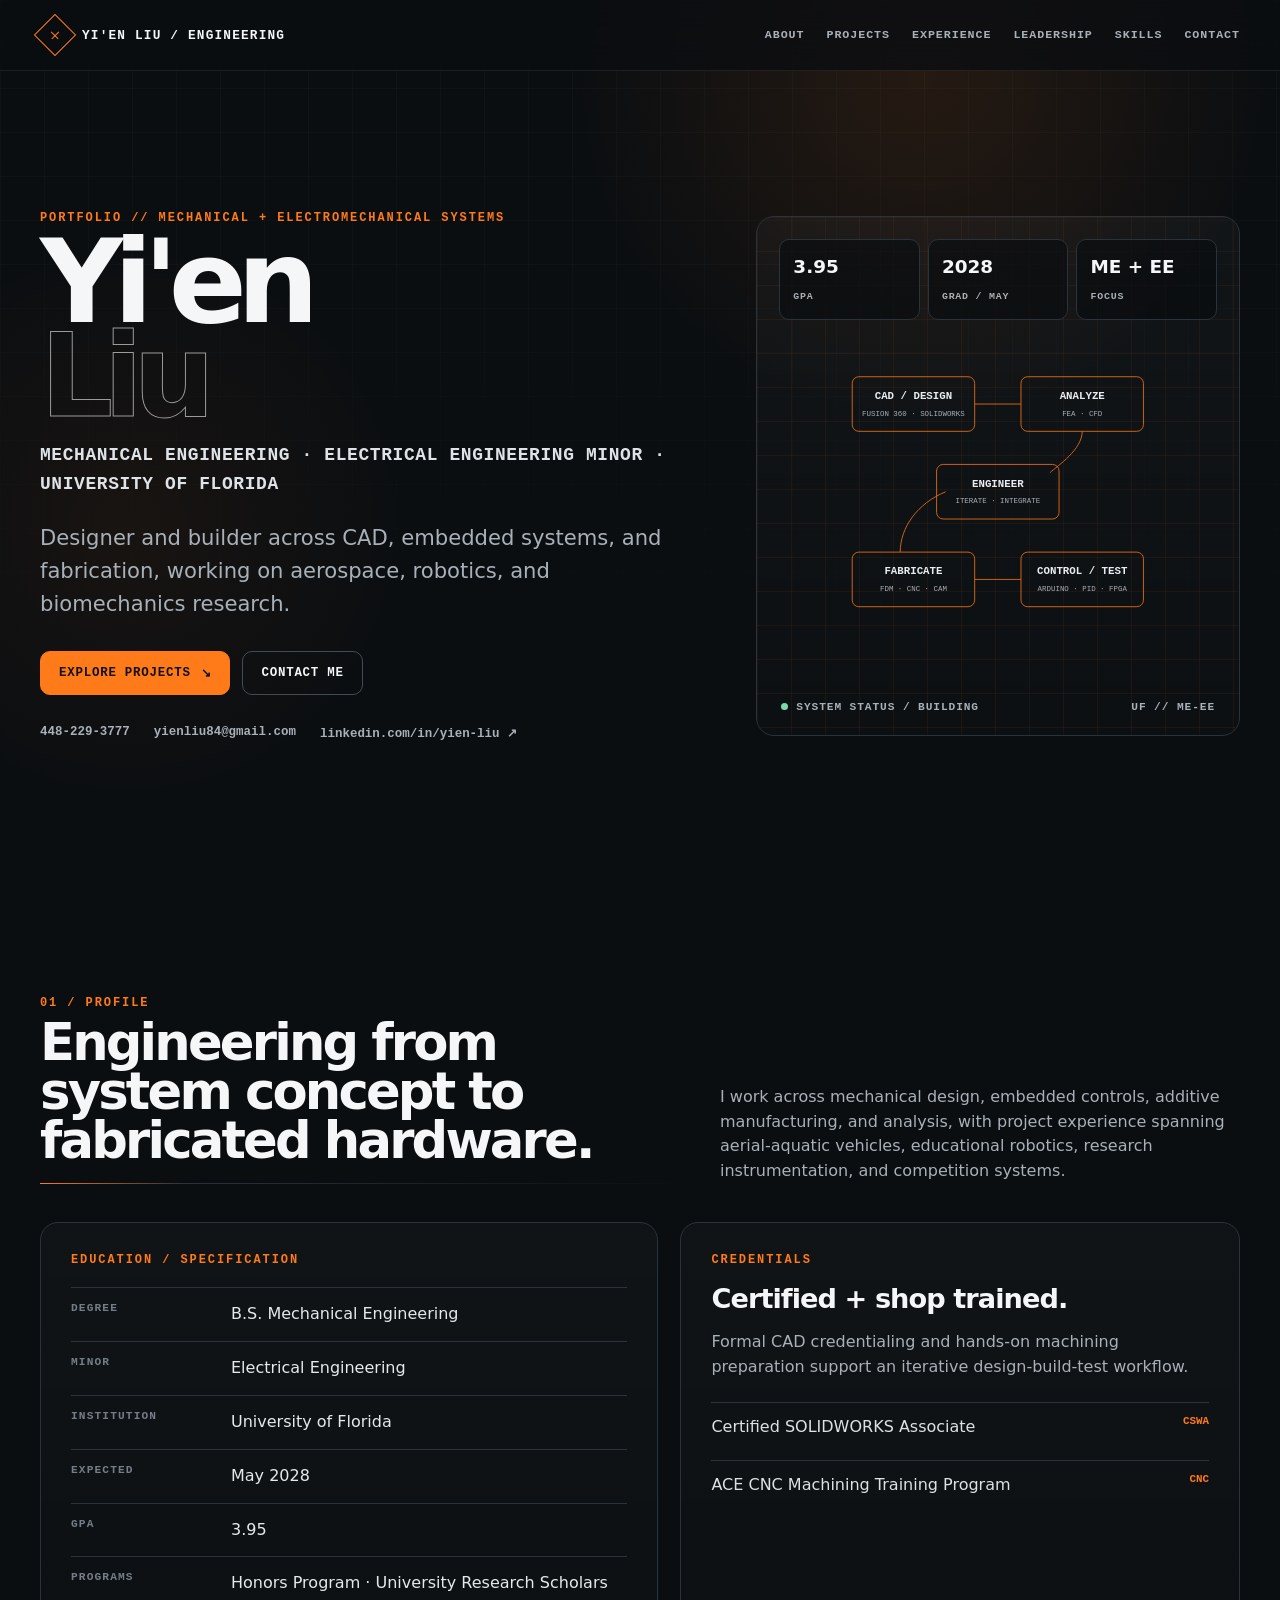
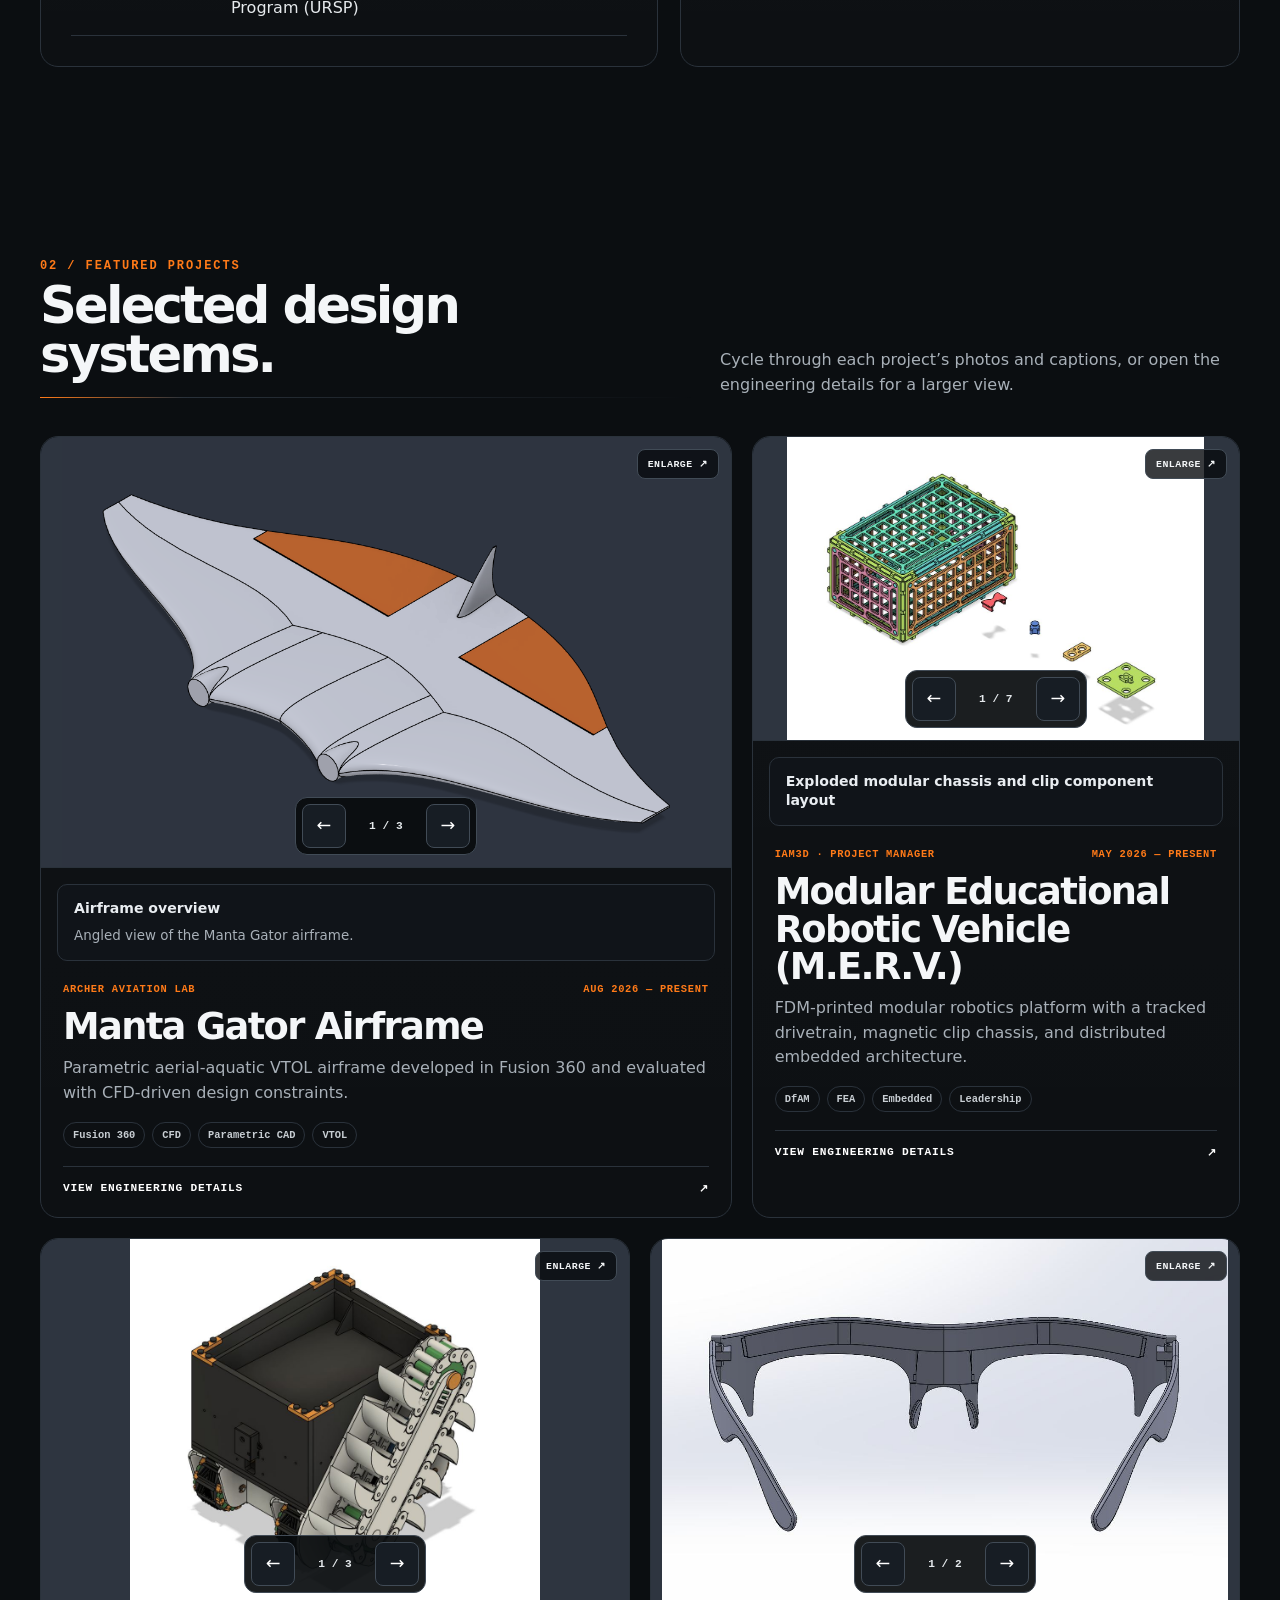
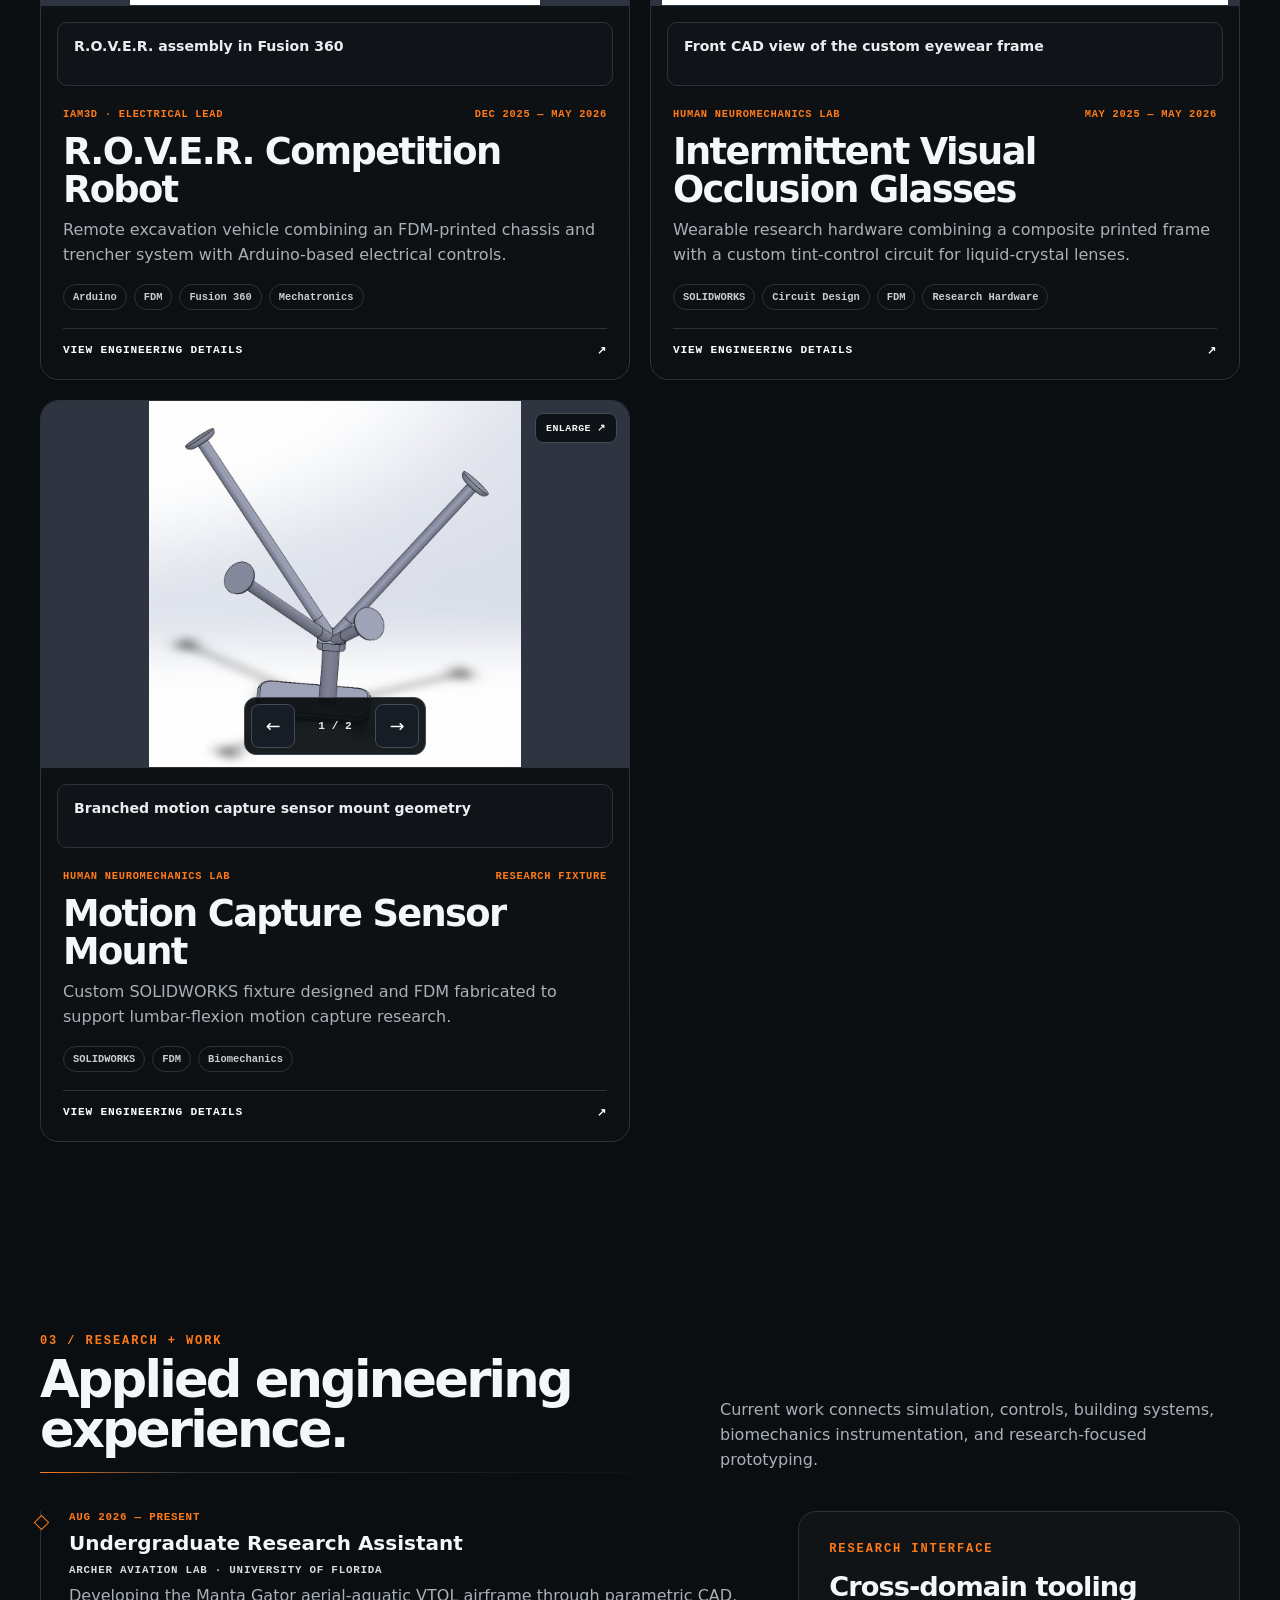
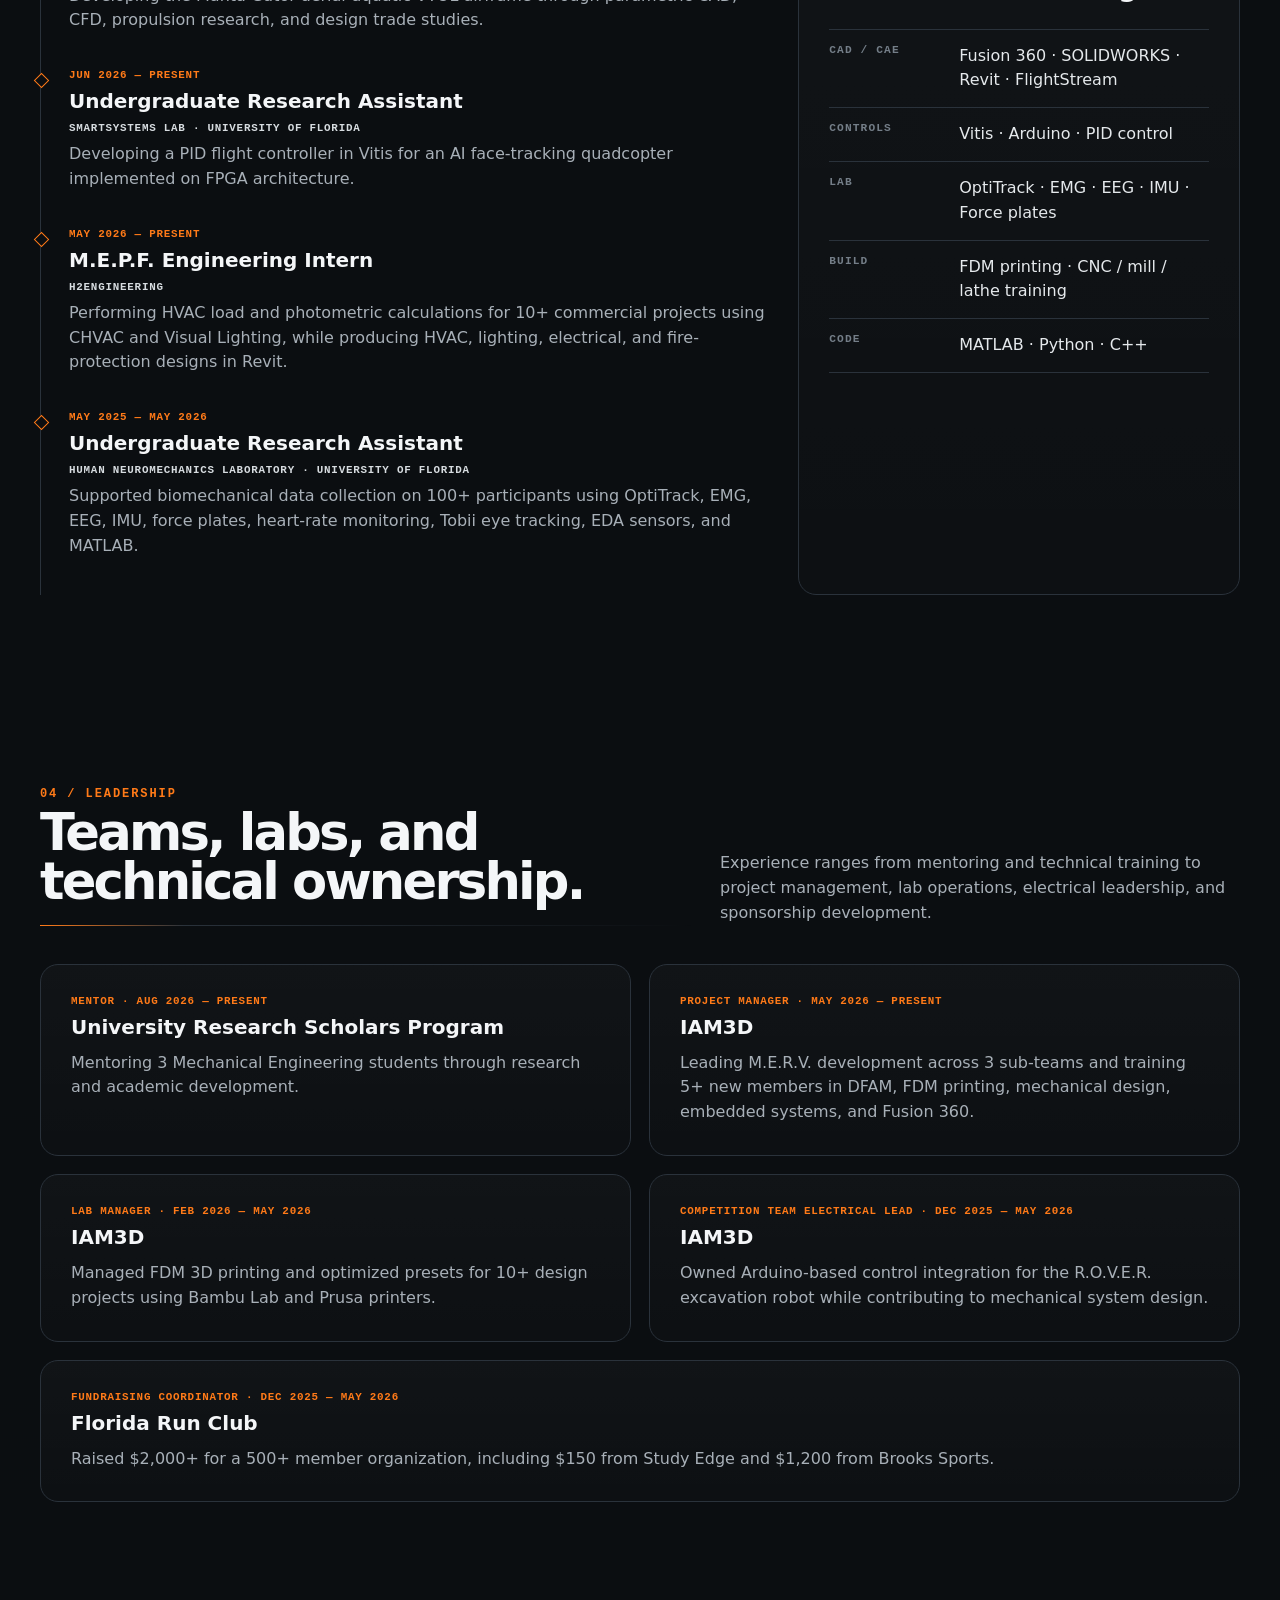
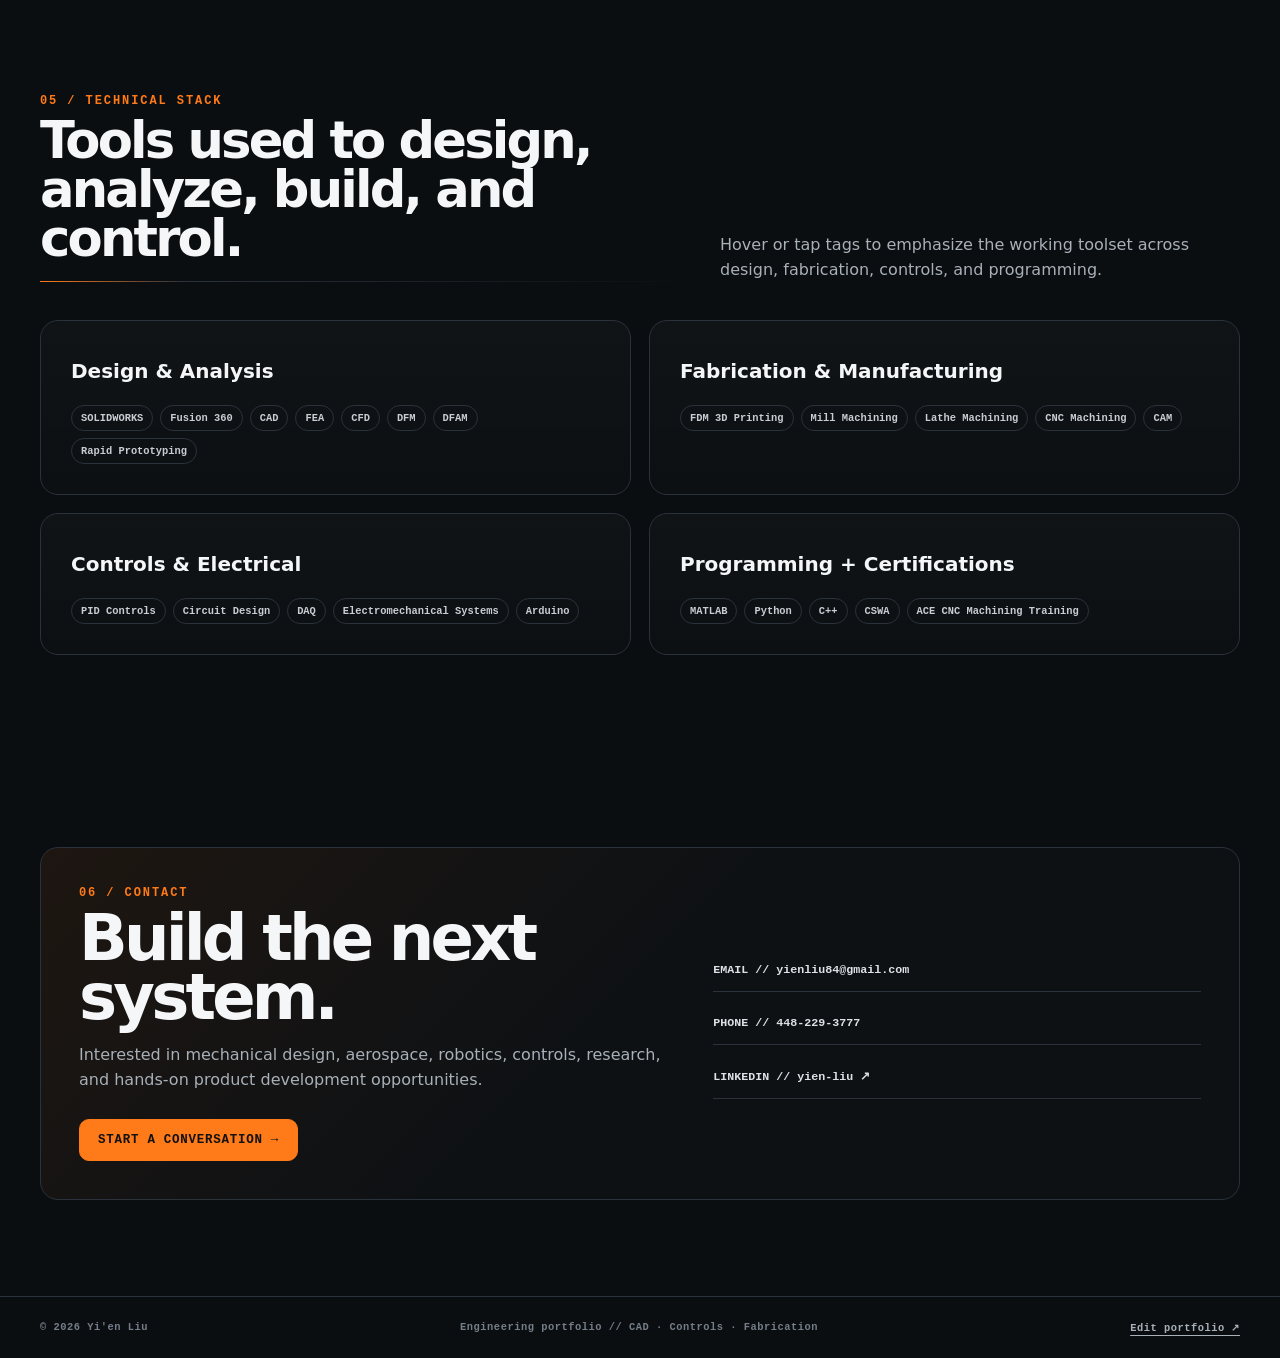
==== index.html @ 0f070807 "Load updated draft preview scripts" ====
<!doctype html>
<html lang="en">
<head>
<meta charset="utf-8" />
<meta name="viewport" content="width=device-width, initial-scale=1" />
<meta name="description" content="Engineering portfolio of Yi'en Liu — Mechanical Engineering student and Electrical Engineering minor at the University of Florida." />
<meta name="theme-color" content="#0b0e11" />
<title>Yi'en Liu — Engineering Portfolio</title>
<style>
:root{--bg:#0b0e11;--bg2:#101419;--panel:#13181e;--panel2:#171d24;--line:#2a323b;--line2:#414b56;--text:#f4f6f8;--muted:#a8b0b8;--muted2:#747e88;--accent:#ff7a18;--accent2:#ff9b4d;--good:#7ad9aa;--max:1200px;--radius:18px;--mono:ui-monospace,SFMono-Regular,Menlo,Monaco,Consolas,"Liberation Mono","Courier New",monospace;--sans:Inter,ui-sans-serif,system-ui,-apple-system,BlinkMacSystemFont,"Segoe UI",sans-serif}
*{box-sizing:border-box}html{scroll-behavior:smooth;scroll-padding-top:88px}body{margin:0;background:var(--bg);color:var(--text);font-family:var(--sans);line-height:1.55;overflow-x:hidden}body::before{content:"";position:fixed;inset:0;pointer-events:none;z-index:-2;background:linear-gradient(rgba(255,255,255,.028) 1px,transparent 1px),linear-gradient(90deg,rgba(255,255,255,.028) 1px,transparent 1px);background-size:44px 44px;mask-image:linear-gradient(to bottom,black 0,transparent 86%)}body::after{content:"";position:fixed;inset:0;pointer-events:none;z-index:-3;background:radial-gradient(circle at 72% 8%,rgba(255,122,24,.11),transparent 28%),radial-gradient(circle at 10% 58%,rgba(255,122,24,.055),transparent 22%),#0b0e11}::selection{background:var(--accent);color:#101010}a{color:inherit;text-decoration:none}button{font:inherit}img,canvas{display:block;max-width:100%}.skip{position:absolute;left:-9999px;top:10px}.skip:focus{left:10px;z-index:2000;background:#fff;color:#000;padding:.7rem 1rem}.shell{width:min(var(--max),calc(100% - 40px));margin-inline:auto}.eyebrow{font:700 .75rem/1.2 var(--mono);letter-spacing:.16em;text-transform:uppercase;color:var(--accent)}.section{padding:96px 0;position:relative}.section-head{display:flex;align-items:flex-end;justify-content:space-between;gap:28px;margin-bottom:38px}.section-head h2{font-size:clamp(2rem,4vw,3.5rem);letter-spacing:-.055em;line-height:.96;margin:.45rem 0 0;max-width:820px}.section-head p{max-width:520px;color:var(--muted);margin:0}.rule{height:1px;background:linear-gradient(90deg,var(--accent),var(--line) 22%,transparent);margin-top:18px}
.nav{position:fixed;top:0;left:0;right:0;z-index:1000;background:rgba(11,14,17,.77);backdrop-filter:blur(16px);border-bottom:1px solid rgba(255,255,255,.08)}.nav-inner{height:70px;display:flex;align-items:center;justify-content:space-between;gap:24px}.brand{display:flex;align-items:center;gap:12px;font-weight:800;letter-spacing:-.02em;white-space:nowrap}.brand-mark{width:30px;height:30px;border:1px solid var(--accent);position:relative;transform:rotate(45deg)}.brand-mark::before,.brand-mark::after{content:"";position:absolute;background:var(--accent)}.brand-mark::before{width:10px;height:1px;left:9px;top:14px}.brand-mark::after{width:1px;height:10px;left:14px;top:9px}.brand span:last-child{font:700 .8rem var(--mono);letter-spacing:.09em;text-transform:uppercase}.nav-links{display:flex;align-items:center;gap:22px}.nav-links a{font:600 .73rem var(--mono);letter-spacing:.08em;text-transform:uppercase;color:var(--muted);position:relative;padding:26px 0}.nav-links a::after{content:"";position:absolute;left:0;right:100%;bottom:14px;height:1px;background:var(--accent);transition:.25s ease}.nav-links a:hover,.nav-links a.active{color:#fff}.nav-links a:hover::after,.nav-links a.active::after{right:0}.menu{display:none;width:42px;height:42px;border:1px solid var(--line);background:transparent;color:#fff;border-radius:10px;cursor:pointer}
.hero{min-height:100svh;display:grid;align-items:center;padding:120px 0 68px;position:relative;overflow:hidden}.hero-grid{display:grid;grid-template-columns:minmax(0,1.15fr) minmax(320px,.85fr);gap:62px;align-items:center}.hero h1{font-size:clamp(4rem,9vw,8.5rem);line-height:.82;letter-spacing:-.085em;margin:.55rem 0 1.1rem;font-weight:850}.hero h1 .outline{display:block;color:transparent;-webkit-text-stroke:1px rgba(255,255,255,.58)}.tagline{font:700 clamp(.92rem,1.6vw,1.12rem)/1.6 var(--mono);color:#dfe3e7;text-transform:uppercase;letter-spacing:.035em;max-width:760px}.summary{font-size:clamp(1.05rem,1.7vw,1.32rem);color:var(--muted);max-width:720px;margin:24px 0 30px}.hero-actions{display:flex;gap:12px;flex-wrap:wrap}.btn{display:inline-flex;align-items:center;justify-content:center;gap:10px;padding:13px 18px;border-radius:10px;border:1px solid var(--line2);font:700 .78rem var(--mono);letter-spacing:.06em;text-transform:uppercase;transition:.22s ease;cursor:pointer}.btn.primary{background:var(--accent);border-color:var(--accent);color:#111}.btn.primary:hover{transform:translateY(-2px);background:var(--accent2)}.btn.ghost:hover{border-color:var(--accent);color:var(--accent);transform:translateY(-2px)}.hero-contact{display:flex;flex-wrap:wrap;gap:14px 24px;margin-top:30px;font:600 .78rem var(--mono);color:var(--muted)}.hero-contact a:hover{color:var(--accent)}.hero-visual{position:relative;min-height:520px;border:1px solid var(--line);border-radius:var(--radius);background:linear-gradient(180deg,rgba(255,255,255,.03),rgba(255,255,255,.01));overflow:hidden}.hero-visual::before{content:"";position:absolute;inset:0;background:linear-gradient(rgba(255,122,24,.06) 1px,transparent 1px),linear-gradient(90deg,rgba(255,122,24,.06) 1px,transparent 1px);background-size:34px 34px}.schematic{position:absolute;inset:34px;display:grid;place-items:center}.schematic svg{width:100%;height:100%}.status{position:absolute;left:24px;bottom:22px;right:24px;display:flex;align-items:center;justify-content:space-between;gap:10px;font:700 .7rem var(--mono);letter-spacing:.08em;color:var(--muted);text-transform:uppercase}.pulse{display:inline-block;width:7px;height:7px;background:var(--good);border-radius:50%;margin-right:8px}.hero-metrics{position:absolute;top:22px;left:22px;right:22px;display:grid;grid-template-columns:repeat(3,1fr);gap:8px}.metric{border:1px solid var(--line);background:rgba(10,12,15,.68);padding:13px;border-radius:10px}.metric b{display:block;font-size:1.15rem}.metric span{font:600 .62rem var(--mono);text-transform:uppercase;letter-spacing:.08em;color:var(--muted)}
.about-grid{display:grid;grid-template-columns:1.05fr .95fr;gap:22px}.spec-card,.skill-group,.lead-card{border:1px solid var(--line);border-radius:var(--radius);background:linear-gradient(180deg,rgba(255,255,255,.026),rgba(255,255,255,.012));padding:30px}.spec-table{display:grid;grid-template-columns:160px 1fr;margin-top:20px;border-top:1px solid var(--line)}.spec-table>div{padding:14px 0;border-bottom:1px solid var(--line)}.spec-key{font:700 .7rem var(--mono);text-transform:uppercase;letter-spacing:.1em;color:var(--muted2)}.spec-val{color:#e5e9ec}.certs{display:grid;gap:9px;margin-top:22px}.cert{display:flex;justify-content:space-between;gap:18px;padding:12px 0;border-top:1px solid var(--line);color:#dce1e5}.cert span:last-child{color:var(--accent);font:700 .68rem var(--mono)}
.projects{display:grid;grid-template-columns:repeat(12,minmax(0,1fr));gap:20px}.project{grid-column:span 6;border:1px solid var(--line);border-radius:var(--radius);overflow:hidden;background:linear-gradient(180deg,rgba(255,255,255,.025),rgba(255,255,255,.01));min-width:0}.project.feature{grid-column:span 7}.project.slim{grid-column:span 5}.project-media{position:relative;aspect-ratio:16/10;background:radial-gradient(circle at 50% 38%,rgba(255,122,24,.08),transparent 45%),#0d1115;border-bottom:1px solid var(--line);overflow:hidden}.project-body{padding:22px}.project-meta{display:flex;justify-content:space-between;gap:16px;color:var(--accent);font:700 .65rem var(--mono);letter-spacing:.07em;text-transform:uppercase}.project h3{font-size:clamp(1.55rem,3vw,2.3rem);line-height:1.02;letter-spacing:-.045em;margin:13px 0 10px}.project p{color:var(--muted);margin:0 0 16px}.tags,.skill-cloud,.modal-tags{display:flex;flex-wrap:wrap;gap:7px}.tag,.skill{border:1px solid var(--line);border-radius:999px;padding:6px 9px;font:600 .65rem var(--mono);color:#c8ced3}.detail-button{margin-top:18px;border:0;border-top:1px solid var(--line);width:100%;padding:15px 0 0;background:transparent;color:#fff;text-align:left;font:700 .7rem var(--mono);letter-spacing:.07em;text-transform:uppercase;cursor:pointer;display:flex;justify-content:space-between}.detail-button:hover{color:var(--accent)}
.experience-grid{display:grid;grid-template-columns:1.25fr .75fr;gap:22px}.timeline{border-left:1px solid var(--line);padding-left:28px}.timeline-item{position:relative;padding:0 0 36px}.timeline-item::before{content:"";position:absolute;width:9px;height:9px;background:var(--bg);border:1px solid var(--accent);left:-33px;top:6px;transform:rotate(45deg)}.timeline-item h3,.lead-card h3,.skill-group h3{font-size:1.25rem;margin:5px 0}.time,.role,.org{font:700 .68rem var(--mono);letter-spacing:.07em;text-transform:uppercase}.time,.role{color:var(--accent)}.org{color:#d7dce0}.timeline-item p,.lead-card p{color:var(--muted);margin:8px 0 0}.lead-stack{display:grid;grid-template-columns:repeat(2,minmax(0,1fr));gap:18px}.lead-card:last-child{grid-column:1/-1}.skills-grid{display:grid;grid-template-columns:repeat(2,minmax(0,1fr));gap:18px}.skill-group h3{margin-bottom:18px}.skill{transition:.2s ease}.skill:hover{border-color:var(--accent);color:var(--accent);transform:translateY(-1px)}
.contact-panel{position:relative;overflow:hidden;border:1px solid var(--line);border-radius:var(--radius);padding:38px;display:grid;grid-template-columns:1.1fr .9fr;gap:38px;background:linear-gradient(135deg,rgba(255,122,24,.08),rgba(255,255,255,.015) 48%)}.contact-panel h2{font-size:clamp(2.2rem,5vw,4.2rem);line-height:.92;letter-spacing:-.06em;margin:.55rem 0}.contact-panel p{color:var(--muted);max-width:600px}.contact-links{display:grid;align-content:center;gap:10px}.contact-links a{padding:14px 0;border-bottom:1px solid var(--line);font:700 .73rem var(--mono);color:#dce2e6}.contact-links a:hover{color:var(--accent)}footer{border-top:1px solid var(--line);padding:24px 0;color:var(--muted2);font:600 .65rem var(--mono);letter-spacing:.05em}.footer-row{display:flex;justify-content:space-between;gap:20px;flex-wrap:wrap}
#projectDialog{width:min(1080px,calc(100% - 26px));max-height:calc(100% - 26px);padding:0;border:1px solid var(--line);border-radius:18px;background:#0e1216;color:var(--text);box-shadow:0 30px 100px rgba(0,0,0,.7)}#projectDialog::backdrop{background:rgba(3,5,7,.78);backdrop-filter:blur(6px)}.modal-head{position:sticky;top:0;z-index:10;display:flex;align-items:center;justify-content:space-between;gap:18px;padding:17px 20px;background:rgba(14,18,22,.94);backdrop-filter:blur(12px);border-bottom:1px solid var(--line)}.modal-head .title{font-weight:800}.modal-head .small{font:700 .65rem var(--mono);letter-spacing:.08em;color:var(--accent);text-transform:uppercase}.close{width:40px;height:40px;border-radius:10px;border:1px solid var(--line);background:transparent;color:#fff;font-size:1.2rem;cursor:pointer}.close:hover{border-color:var(--accent);color:var(--accent)}.modal-content{display:grid;grid-template-columns:1.08fr .92fr;min-height:560px}.modal-gallery{padding:18px;border-right:1px solid var(--line);background:#0b0f13}.modal-copy{padding:28px}.modal-copy h2{font-size:clamp(1.9rem,4vw,3.2rem);line-height:.98;letter-spacing:-.05em;margin:.5rem 0 12px}.modal-copy .intro{color:var(--muted);font-size:1.02rem}.detail-list{margin:22px 0 0;padding:0;list-style:none;display:grid;gap:12px}.detail-list li{position:relative;padding-left:20px;color:#d9dee3}.detail-list li::before{content:"";position:absolute;left:0;top:.68em;width:7px;height:7px;border:1px solid var(--accent);transform:rotate(45deg)}.modal-tags{margin-top:24px}
.reveal{opacity:0;transform:translateY(26px);transition:opacity .7s ease,transform .7s cubic-bezier(.2,.7,.2,1)}.reveal.visible{opacity:1;transform:none}@media(prefers-reduced-motion:reduce){*,*::before,*::after{scroll-behavior:auto!important;animation:none!important;transition:none!important}.reveal{opacity:1;transform:none}}
@media(max-width:980px){.hero-grid{grid-template-columns:1fr}.hero{min-height:auto;padding-top:130px}.hero-visual{min-height:430px}.about-grid,.experience-grid{grid-template-columns:1fr}.project,.project.feature,.project.slim{grid-column:span 6}.contact-panel{grid-template-columns:1fr}.modal-content{grid-template-columns:1fr}.modal-gallery{border-right:0;border-bottom:1px solid var(--line)}}
@media(max-width:760px){.shell{width:min(var(--max),calc(100% - 24px))}.section{padding:74px 0}.section-head{display:block}.section-head p{margin-top:14px}.nav-links{position:fixed;top:70px;left:12px;right:12px;background:#11161b;border:1px solid var(--line);border-radius:14px;padding:8px;display:none;box-shadow:0 18px 60px rgba(0,0,0,.45)}.nav-links.open{display:grid}.nav-links a{padding:12px 13px;border-radius:8px}.nav-links a::after{display:none}.menu{display:block}.hero-grid{gap:32px}.hero h1{font-size:clamp(3.5rem,18vw,6rem)}.hero-visual{min-height:360px}.hero-metrics{grid-template-columns:1fr 1fr}.hero-metrics .metric:last-child{display:none}.project,.project.feature,.project.slim{grid-column:1/-1}.project-media{aspect-ratio:4/3}.skills-grid,.lead-stack{grid-template-columns:1fr}.lead-card:last-child{grid-column:auto}.spec-table{grid-template-columns:1fr}.spec-key{border-bottom:0!important;padding-bottom:2px!important}.spec-val{padding-top:0!important}.contact-panel{padding:26px}.modal-copy{padding:22px}.modal-gallery{padding:12px}.project-meta{display:grid;gap:4px}}
</style>
<link rel="stylesheet" href="gallery.css?v=4">
</head>
<body>
<a class="skip" href="#main">Skip to content</a>
<header class="nav" aria-label="Primary navigation"><div class="shell nav-inner"><a class="brand" href="#top" aria-label="Yi'en Liu home"><span class="brand-mark" aria-hidden="true"></span><span>Yi'en Liu / Engineering</span></a><button class="menu" id="menuBtn" aria-label="Toggle navigation" aria-expanded="false">☰</button><nav class="nav-links" id="navLinks"><a href="#about">About</a><a href="#projects">Projects</a><a href="#experience">Experience</a><a href="#leadership">Leadership</a><a href="#skills">Skills</a><a href="#contact">Contact</a></nav></div></header>
<main id="main">
<section class="hero" id="top"><div class="shell hero-grid"><div class="reveal visible"><div class="eyebrow" id="heroEyebrow"></div><h1 id="heroName"></h1><div class="tagline" id="heroTagline"></div><p class="summary" id="heroSummary"></p><div class="hero-actions"><a class="btn primary" href="#projects">Explore projects <span aria-hidden="true">↘</span></a><a class="btn ghost" href="mailto:yienliu84@gmail.com">Contact me</a></div><div class="hero-contact"><a href="tel:+14482293777">448-229-3777</a><a href="mailto:yienliu84@gmail.com">yienliu84@gmail.com</a><a href="https://www.linkedin.com/in/yien-liu" target="_blank" rel="noreferrer">linkedin.com/in/yien-liu ↗</a></div></div><div class="hero-visual reveal" aria-label="Engineering workflow graphic"><div class="hero-metrics"><div class="metric"><b id="metricGpa"></b><span>GPA</span></div><div class="metric"><b id="metricGrad"></b><span>Grad / May</span></div><div class="metric"><b id="metricFocus"></b><span>Focus</span></div></div><div class="schematic" aria-hidden="true"><svg viewBox="0 0 500 500" fill="none"><g stroke="#ff7a18" stroke-width="1.15" opacity=".82"><rect x="74" y="130" width="148" height="66" rx="8"/><rect x="278" y="130" width="148" height="66" rx="8"/><rect x="176" y="236" width="148" height="66" rx="8"/><rect x="74" y="342" width="148" height="66" rx="8"/><rect x="278" y="342" width="148" height="66" rx="8"/><path d="M222 163 H278 M352 196 C352 218 323 237 313 246 M187 269 C153 283 132 312 132 342 M222 375 H278"/></g><g fill="#e9edf1" font-family="monospace" text-anchor="middle"><text x="148" y="157" font-size="13" font-weight="700">CAD / DESIGN</text><text x="148" y="177" font-size="9" fill="#a8b0b8">FUSION 360 · SOLIDWORKS</text><text x="352" y="157" font-size="13" font-weight="700">ANALYZE</text><text x="352" y="177" font-size="9" fill="#a8b0b8">FEA · CFD</text><text x="250" y="263" font-size="13" font-weight="700">ENGINEER</text><text x="250" y="283" font-size="9" fill="#a8b0b8">ITERATE · INTEGRATE</text><text x="148" y="369" font-size="13" font-weight="700">FABRICATE</text><text x="148" y="389" font-size="9" fill="#a8b0b8">FDM · CNC · CAM</text><text x="352" y="369" font-size="13" font-weight="700">CONTROL / TEST</text><text x="352" y="389" font-size="9" fill="#a8b0b8">ARDUINO · PID · FPGA</text></g></svg></div><div class="status"><span><i class="pulse"></i>system status / building</span><span>UF // ME-EE</span></div></div></div></section>
<section class="section" id="about"><div class="shell"><div class="section-head reveal"><div><div class="eyebrow" id="profileEyebrow"></div><h2 id="profileTitle"></h2><div class="rule"></div></div><p id="profileIntro"></p></div><div class="about-grid"><article class="spec-card reveal"><div class="eyebrow">Education / Specification</div><div class="spec-table" id="educationRows"></div></article><article class="spec-card reveal"><div class="eyebrow">Credentials</div><h3 id="credentialsTitle" style="font-size:1.7rem;margin:.65rem 0 0;letter-spacing:-.035em"></h3><p id="credentialsText" style="color:var(--muted);margin:10px 0 0"></p><div class="certs" id="credentialsRows"></div></article></div></div></section>
<section class="section" id="projects"><div class="shell"><div class="section-head reveal"><div><div class="eyebrow" id="projectsEyebrow"></div><h2 id="projectsTitle"></h2><div class="rule"></div></div><p id="projectsIntro"></p></div><div class="projects" id="projectGrid"></div></div></section>
<section class="section" id="experience"><div class="shell"><div class="section-head reveal"><div><div class="eyebrow" id="experienceEyebrow"></div><h2 id="experienceTitle"></h2><div class="rule"></div></div><p id="experienceIntro"></p></div><div class="experience-grid"><div class="timeline reveal" id="experienceItems"></div><aside class="spec-card reveal"><div class="eyebrow">Research Interface</div><h3 style="font-size:1.7rem;letter-spacing:-.035em;margin:.65rem 0 1.2rem">Cross-domain tooling</h3><div class="spec-table" style="grid-template-columns:130px 1fr" id="interfaceRows"></div></aside></div></div></section>
<section class="section" id="leadership"><div class="shell"><div class="section-head reveal"><div><div class="eyebrow" id="leadershipEyebrow"></div><h2 id="leadershipTitle"></h2><div class="rule"></div></div><p id="leadershipIntro"></p></div><div class="lead-stack" id="leadershipItems"></div></div></section>
<section class="section" id="skills"><div class="shell"><div class="section-head reveal"><div><div class="eyebrow" id="skillsEyebrow"></div><h2 id="skillsTitle"></h2><div class="rule"></div></div><p id="skillsIntro"></p></div><div class="skills-grid" id="skillGroups"></div></div></section>
<section class="section" id="contact"><div class="shell"><div class="contact-panel reveal"><div><div class="eyebrow" id="contactEyebrow"></div><h2 id="contactTitle"></h2><p id="contactIntro"></p><a class="btn primary" id="contactButton" style="margin-top:10px"></a></div><div class="contact-links"><a id="contactEmail"></a><a id="contactPhone"></a><a id="contactLinkedin" target="_blank" rel="noreferrer"></a></div></div></div></section>
</main>
<footer><div class="shell footer-row"><span>© <span id="year"></span> Yi'en Liu</span><span id="footerCopy"></span><a class="editor-link" href="edit.html">Edit portfolio ↗</a></div></footer>
<dialog id="projectDialog" aria-labelledby="modalTitle"><div class="modal-head"><div><div class="small" id="modalMeta"></div><div class="title" id="modalShort"></div></div><button class="close" id="closeDialog" aria-label="Close project details">×</button></div><div class="modal-content"><div class="modal-gallery"><figure class="modal-figure"><div class="modal-photo-stage"><img id="modalMainImage" alt=""></div><div class="modal-photo-nav"><button type="button" data-modal-step="-1" aria-label="Previous photo">←</button><span id="modalPhotoCount" aria-live="polite"></span><button type="button" data-modal-step="1" aria-label="Next photo">→</button></div><figcaption><strong id="modalPhotoTitle"></strong><p id="modalCaption"></p></figcaption></figure><div class="photo-thumbs" id="thumbRow" aria-label="Choose a project photo"></div></div><div class="modal-copy"><div class="eyebrow" id="modalLabel"></div><h2 id="modalTitle"></h2><p class="intro" id="modalIntro"></p><ul class="detail-list" id="modalList"></ul><div class="modal-tags" id="modalTags"></div></div></div></dialog>
<script src="content.js"></script><script src="content-tools.js?v=5"></script><script src="site.js?v=5"></script>
</body>
</html>
---- gallery.css ----
.photo-open{position:absolute;inset:0;width:100%;height:100%;border:0;padding:0;background:#2e3540;cursor:zoom-in;color:var(--text)}.project-photo{width:100%;height:100%;object-fit:contain}.enlarge-hint{position:absolute;top:12px;right:12px;background:rgba(8,11,14,.8);border:1px solid var(--line2);border-radius:8px;padding:8px 10px;font:600 .62rem var(--mono);letter-spacing:.05em;text-transform:uppercase}.photo-nav{position:absolute;left:50%;bottom:12px;transform:translateX(-50%);display:flex;align-items:center;gap:14px;padding:6px;border:1px solid var(--line2);border-radius:12px;background:rgba(8,11,14,.92)}.photo-nav button,.modal-photo-nav button{width:44px;height:44px;border:1px solid var(--line2);border-radius:8px;background:#171d24;color:#fff;font-size:1.1rem;cursor:pointer}.photo-nav span,.modal-photo-nav span{min-width:52px;text-align:center;font:700 .7rem var(--mono);color:#e5e9ec}.photo-description{margin:16px 16px 0;padding:14px 16px;border:1px solid var(--line);border-radius:10px;background:var(--bg2);min-height:64px;overflow-wrap:anywhere}.photo-description strong{display:block;font-size:.88rem;line-height:1.4;color:#e9edf1}.photo-description p{margin:7px 0 0;color:var(--muted);font-size:.84rem;white-space:pre-wrap}.photo-description [hidden],#modalCaption[hidden]{display:none}.photo-nav button:hover,.modal-photo-nav button:hover{border-color:var(--accent);color:var(--accent)}.photo-open:focus-visible,.photo-thumb:focus-visible,button:focus-visible,a:focus-visible{outline:2px solid var(--accent);outline-offset:3px}.photo-open:focus-visible{outline-offset:-4px}.modal-figure{margin:0}.modal-photo-stage{height:420px;display:grid;place-items:center;background:#2e3540;border:1px solid var(--line);border-radius:12px;overflow:hidden}.modal-photo-stage img{width:100%;height:100%;object-fit:contain;min-height:0}.modal-photo-nav{display:flex;align-items:center;justify-content:space-between;gap:12px;margin-top:12px}.modal-figure figcaption{margin:12px 0 16px;padding:16px;border:1px solid var(--line);border-radius:10px;overflow-wrap:anywhere}.modal-figure strong{display:block;color:#e9edf1;font-size:.95rem}.modal-figure p{color:var(--muted);white-space:pre-wrap;font-size:.9rem;margin:8px 0 0}.photo-thumbs{display:flex;gap:8px;overflow-x:auto;padding:4px 2px 12px}.photo-thumb{flex:0 0 80px;width:80px;height:70px;border:1px solid var(--line);border-radius:8px;padding:0;position:relative;background:#2e3540;cursor:pointer;overflow:hidden}.photo-thumb img{width:100%;height:100%;object-fit:contain}.photo-thumb span{position:absolute;right:3px;bottom:3px;border-radius:4px;background:#0b0f13;color:#fff;padding:2px 5px;font:700 .6rem var(--mono)}.photo-thumb.active{border:2px solid var(--accent)}.editor-link{color:var(--muted);text-decoration:underline;text-underline-offset:4px}.editor-link:hover{color:var(--accent)}.preview-banner{position:fixed;bottom:12px;left:50%;transform:translateX(-50%);z-index:1200;background:#ff7a18;color:#111;border-radius:8px;padding:10px 16px;font:700 .68rem var(--mono);text-align:center;max-width:calc(100% - 24px);box-shadow:0 6px 24px #0008}.modal-copy .intro,.project-body>p{white-space:pre-wrap}.detail-list li{white-space:pre-wrap;overflow-wrap:anywhere}.photo-description strong,.modal-figure strong{white-space:pre-wrap}@media(max-width:760px){.modal-photo-stage{height:300px}.photo-description{margin:12px 12px 0;padding:13px}.photo-description strong{font-size:.85rem}}@media(prefers-reduced-motion:reduce){.photo-open,.photo-thumb{transition:none}}

.photo-empty{display:grid;place-items:center;color:var(--muted);font-size:.9rem}.photo-empty p,.photo-empty-message{padding:20px;text-align:center;color:var(--muted)}.modal-photo-stage [hidden]{display:none}.photo-nav button:disabled,.modal-photo-nav button:disabled{opacity:.4;cursor:default}
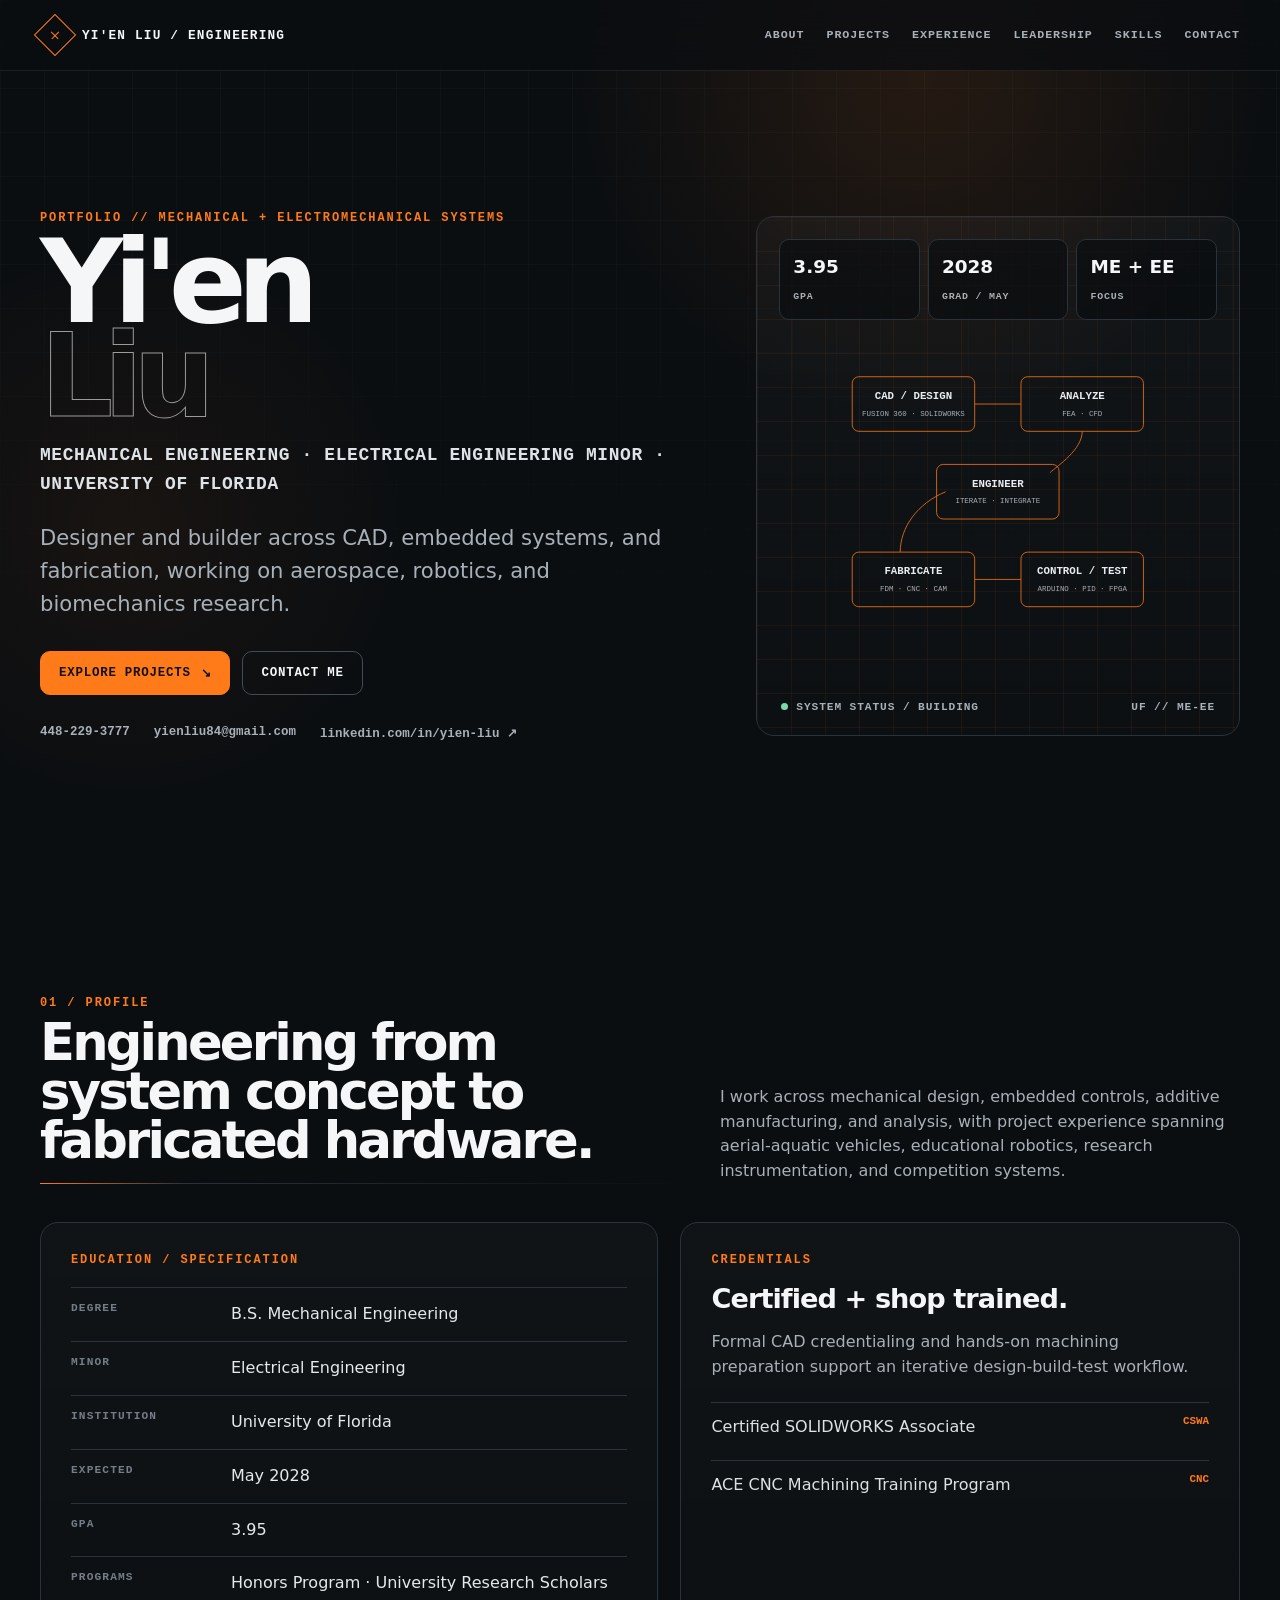
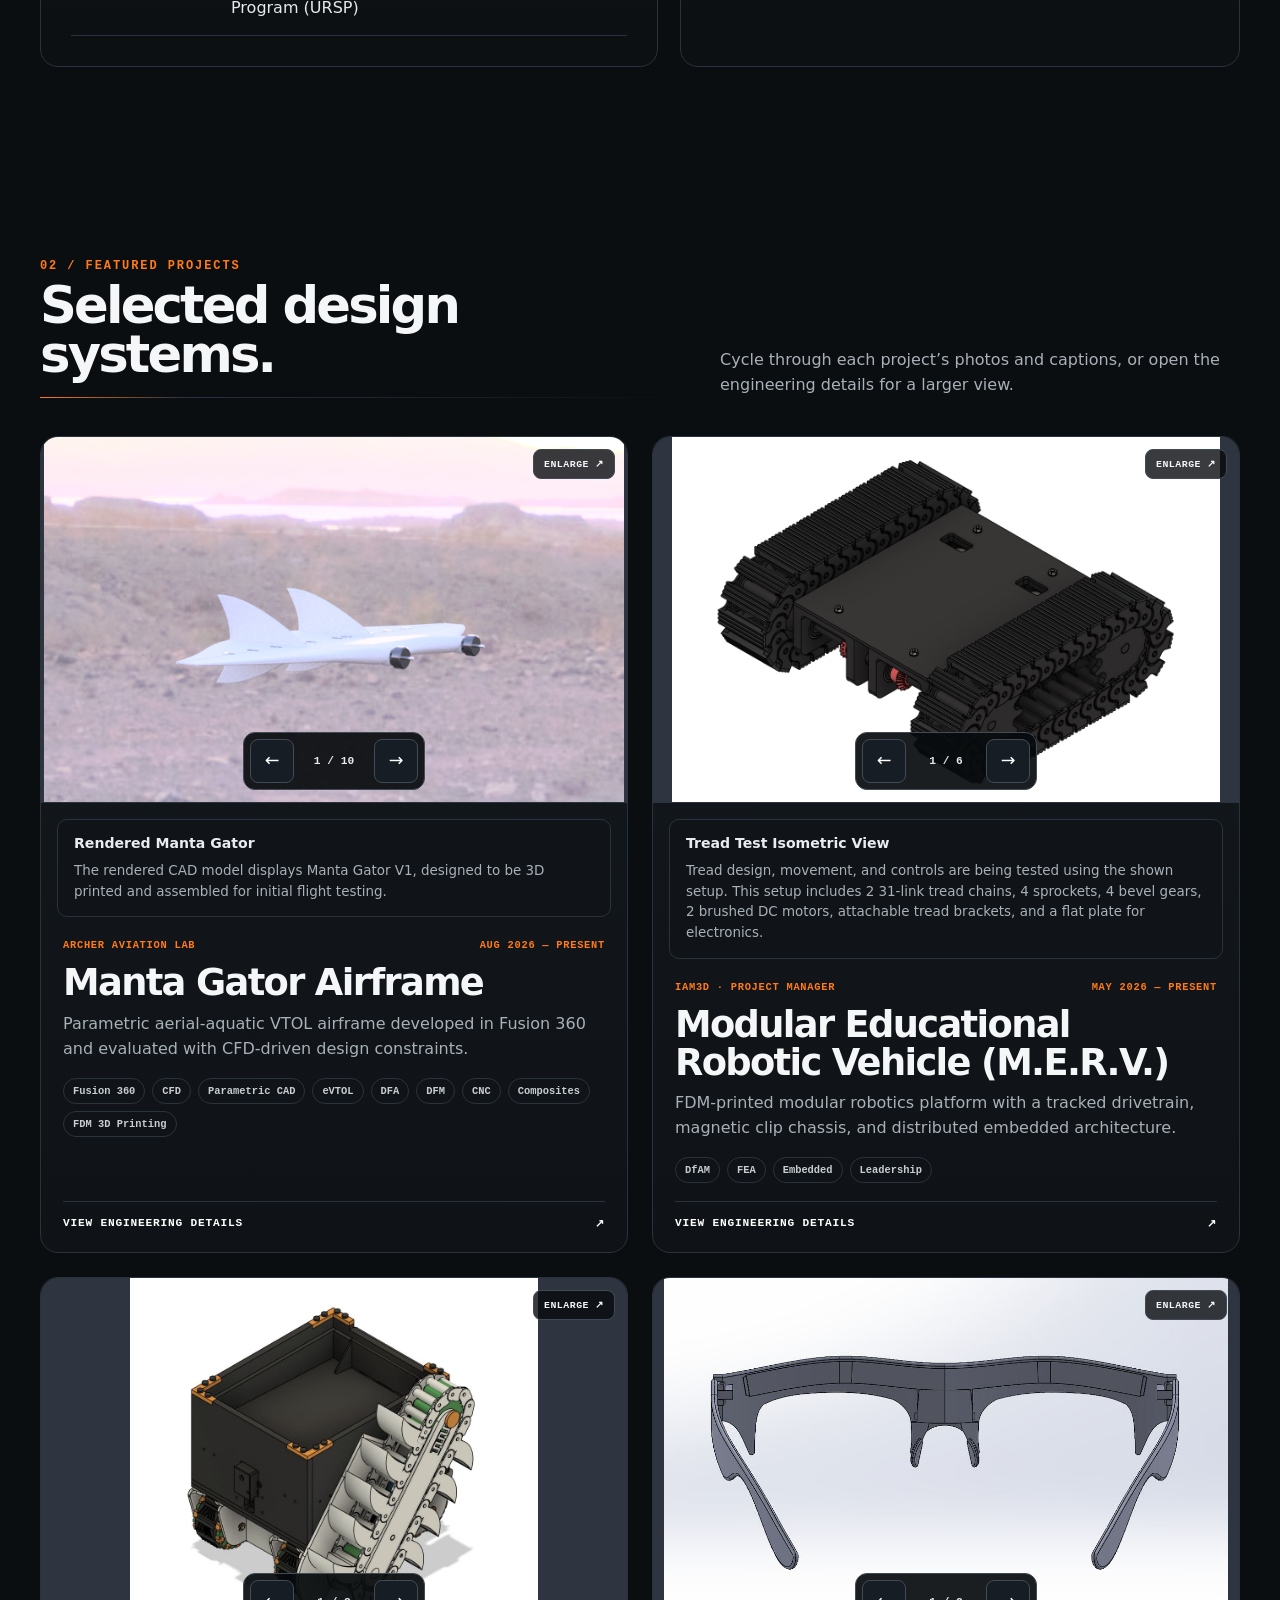
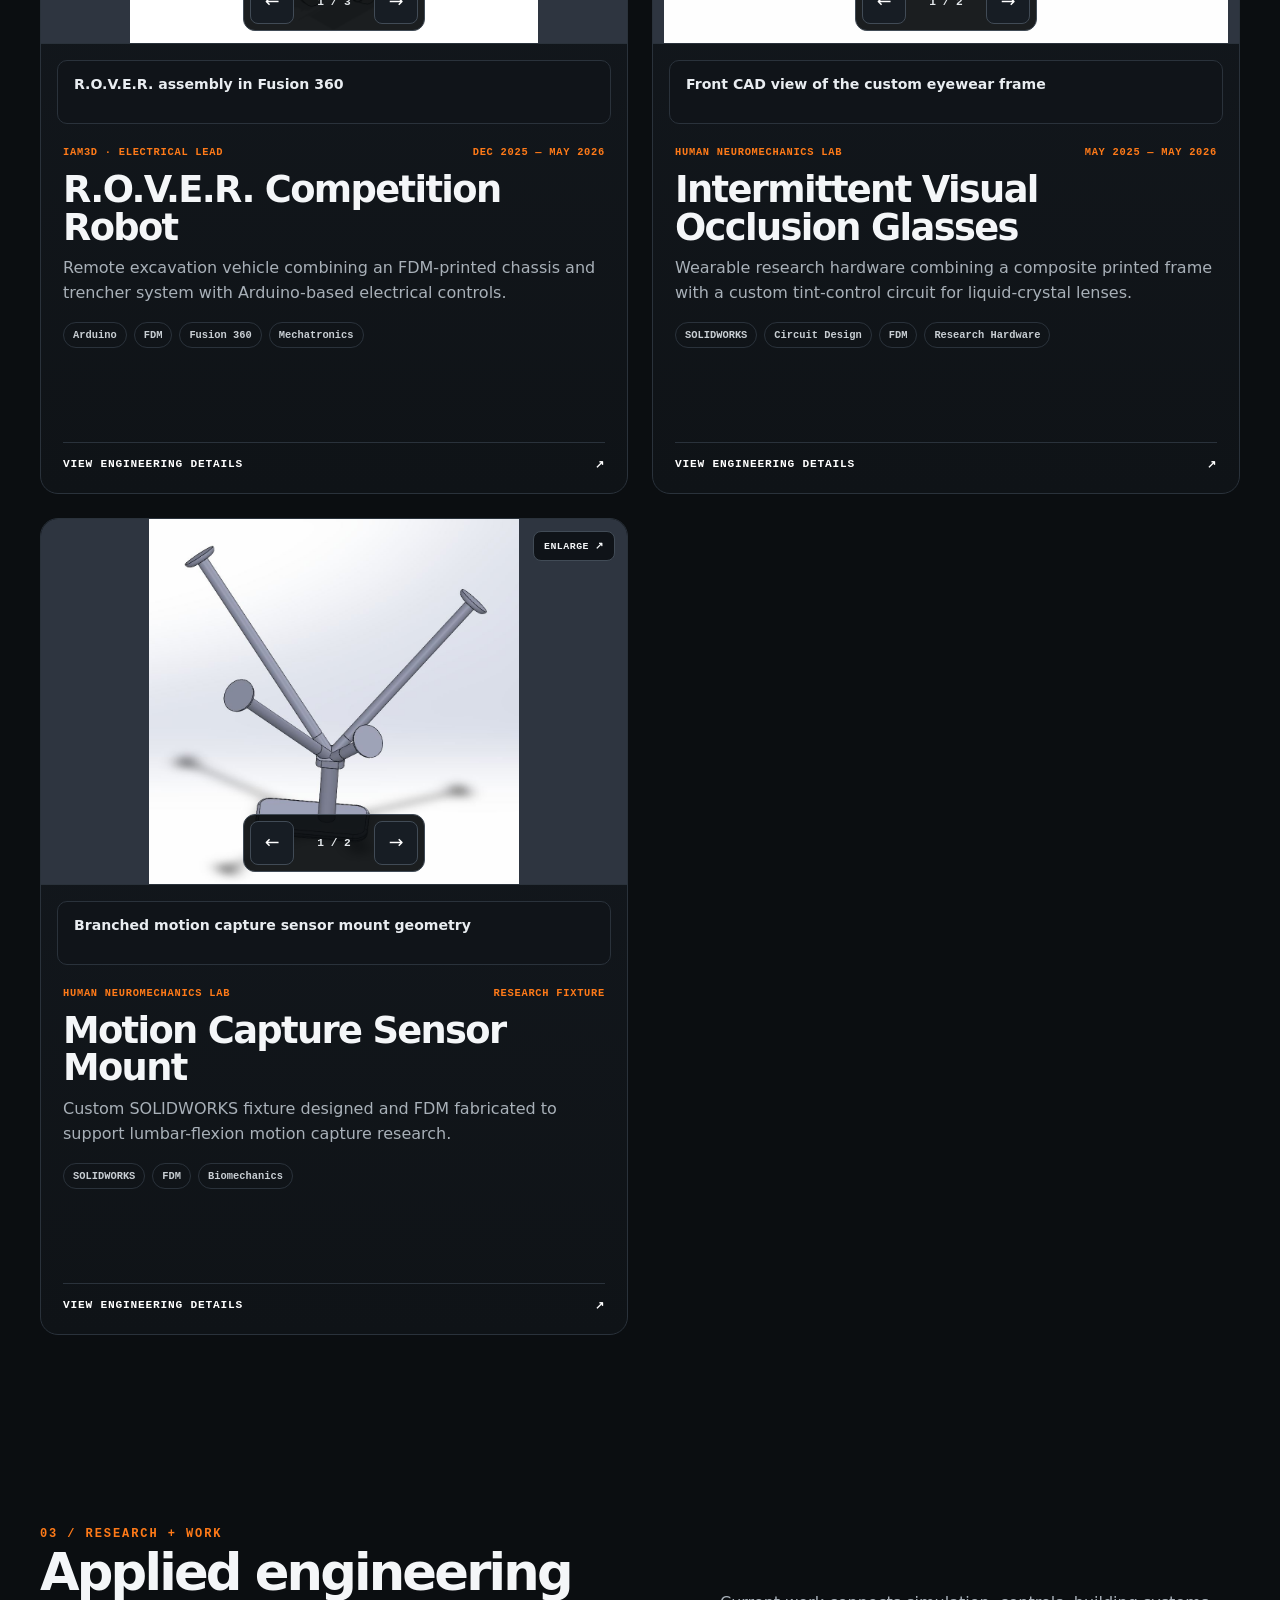
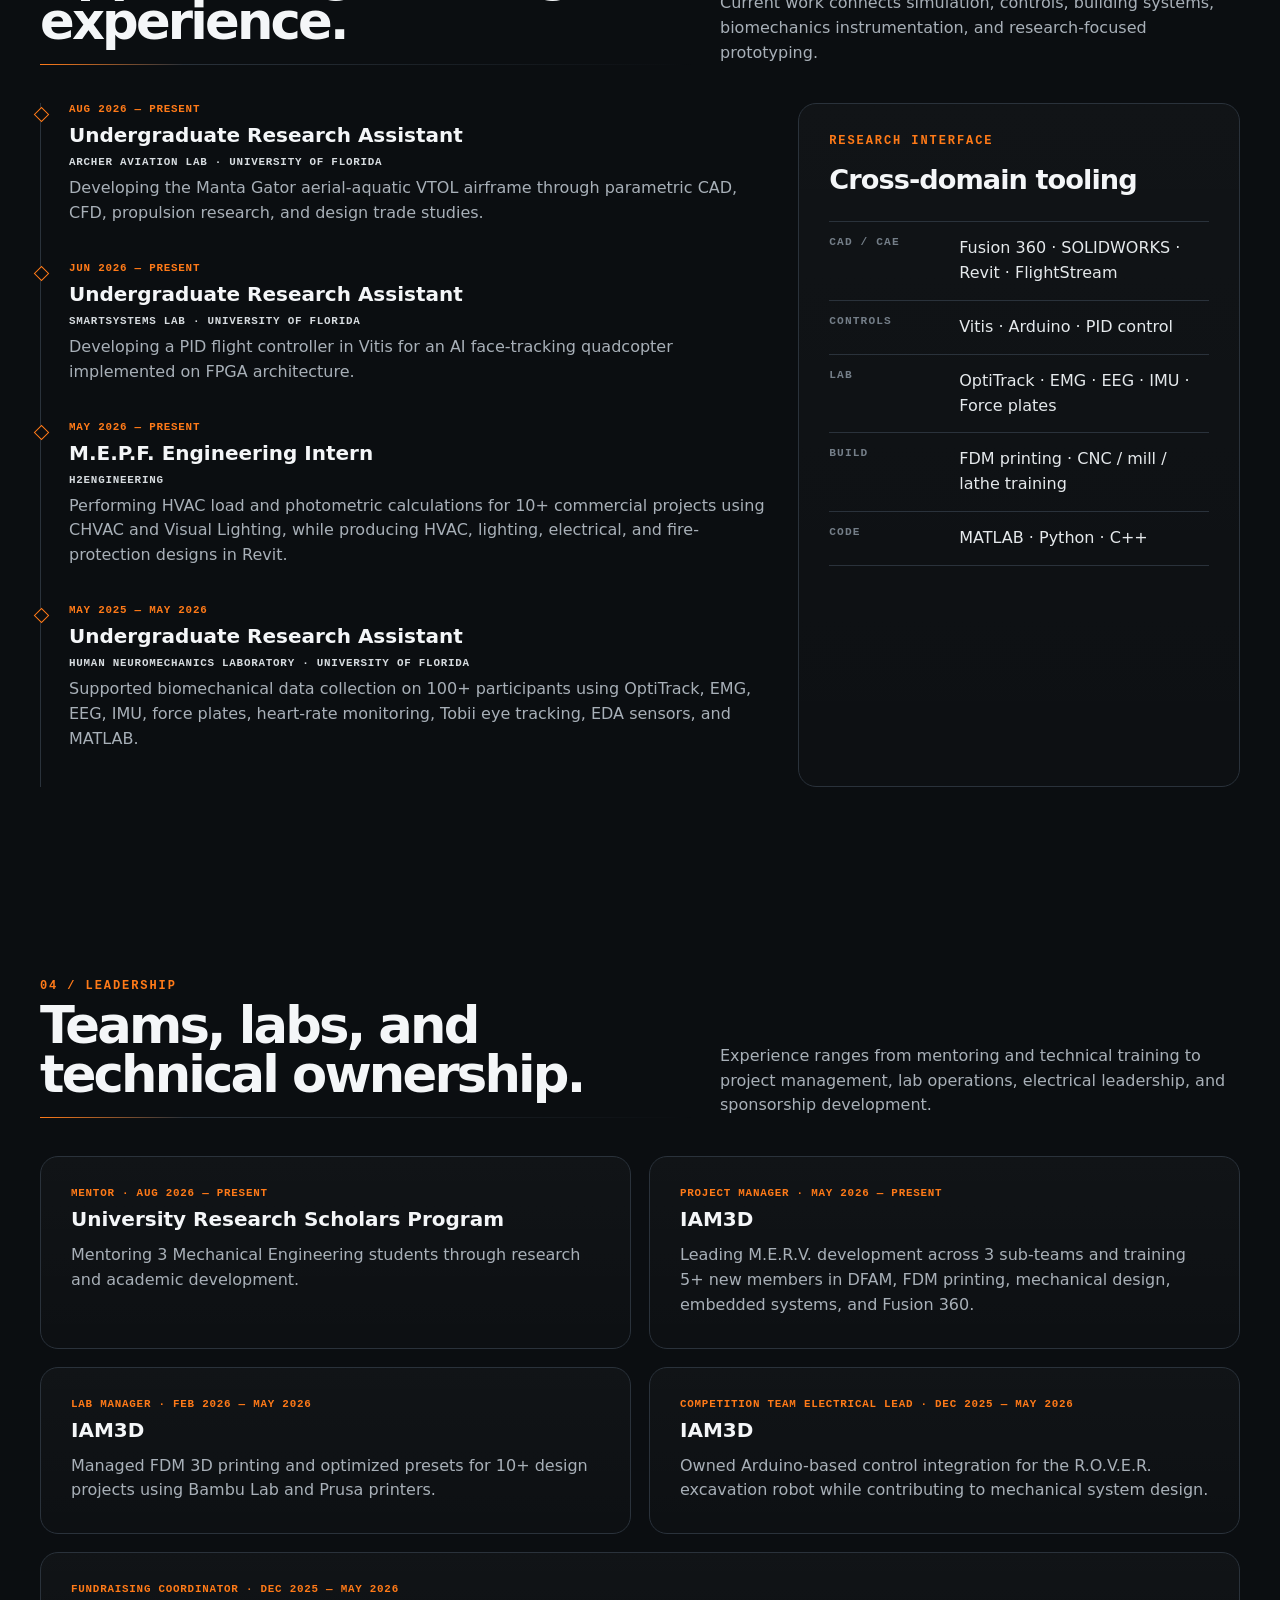
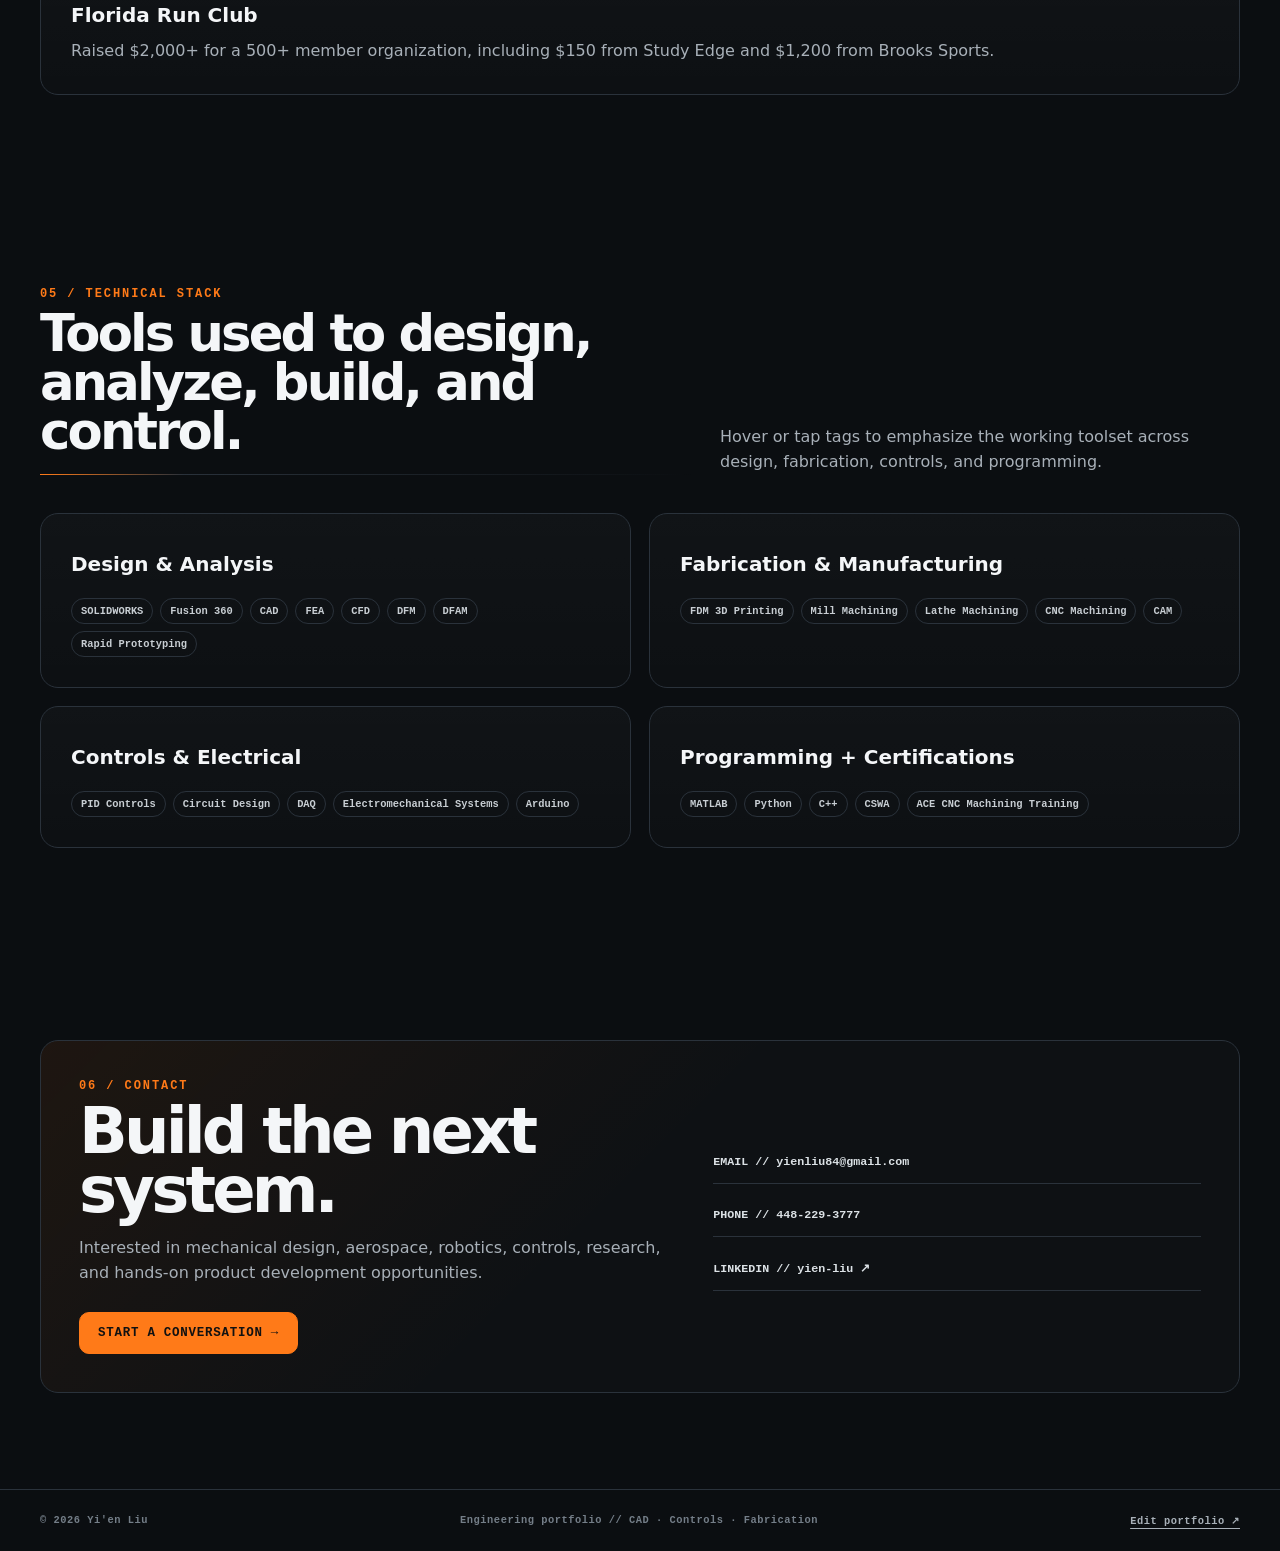
==== commit 911d4033: "Make project cards uniform and open details from the full card" ====
--- a/index.html
+++ b/index.html
@@ -12,15 +12,15 @@
 .nav{position:fixed;top:0;left:0;right:0;z-index:1000;background:rgba(11,14,17,.77);backdrop-filter:blur(16px);border-bottom:1px solid rgba(255,255,255,.08)}.nav-inner{height:70px;display:flex;align-items:center;justify-content:space-between;gap:24px}.brand{display:flex;align-items:center;gap:12px;font-weight:800;letter-spacing:-.02em;white-space:nowrap}.brand-mark{width:30px;height:30px;border:1px solid var(--accent);position:relative;transform:rotate(45deg)}.brand-mark::before,.brand-mark::after{content:"";position:absolute;background:var(--accent)}.brand-mark::before{width:10px;height:1px;left:9px;top:14px}.brand-mark::after{width:1px;height:10px;left:14px;top:9px}.brand span:last-child{font:700 .8rem var(--mono);letter-spacing:.09em;text-transform:uppercase}.nav-links{display:flex;align-items:center;gap:22px}.nav-links a{font:600 .73rem var(--mono);letter-spacing:.08em;text-transform:uppercase;color:var(--muted);position:relative;padding:26px 0}.nav-links a::after{content:"";position:absolute;left:0;right:100%;bottom:14px;height:1px;background:var(--accent);transition:.25s ease}.nav-links a:hover,.nav-links a.active{color:#fff}.nav-links a:hover::after,.nav-links a.active::after{right:0}.menu{display:none;width:42px;height:42px;border:1px solid var(--line);background:transparent;color:#fff;border-radius:10px;cursor:pointer}
 .hero{min-height:100svh;display:grid;align-items:center;padding:120px 0 68px;position:relative;overflow:hidden}.hero-grid{display:grid;grid-template-columns:minmax(0,1.15fr) minmax(320px,.85fr);gap:62px;align-items:center}.hero h1{font-size:clamp(4rem,9vw,8.5rem);line-height:.82;letter-spacing:-.085em;margin:.55rem 0 1.1rem;font-weight:850}.hero h1 .outline{display:block;color:transparent;-webkit-text-stroke:1px rgba(255,255,255,.58)}.tagline{font:700 clamp(.92rem,1.6vw,1.12rem)/1.6 var(--mono);color:#dfe3e7;text-transform:uppercase;letter-spacing:.035em;max-width:760px}.summary{font-size:clamp(1.05rem,1.7vw,1.32rem);color:var(--muted);max-width:720px;margin:24px 0 30px}.hero-actions{display:flex;gap:12px;flex-wrap:wrap}.btn{display:inline-flex;align-items:center;justify-content:center;gap:10px;padding:13px 18px;border-radius:10px;border:1px solid var(--line2);font:700 .78rem var(--mono);letter-spacing:.06em;text-transform:uppercase;transition:.22s ease;cursor:pointer}.btn.primary{background:var(--accent);border-color:var(--accent);color:#111}.btn.primary:hover{transform:translateY(-2px);background:var(--accent2)}.btn.ghost:hover{border-color:var(--accent);color:var(--accent);transform:translateY(-2px)}.hero-contact{display:flex;flex-wrap:wrap;gap:14px 24px;margin-top:30px;font:600 .78rem var(--mono);color:var(--muted)}.hero-contact a:hover{color:var(--accent)}.hero-visual{position:relative;min-height:520px;border:1px solid var(--line);border-radius:var(--radius);background:linear-gradient(180deg,rgba(255,255,255,.03),rgba(255,255,255,.01));overflow:hidden}.hero-visual::before{content:"";position:absolute;inset:0;background:linear-gradient(rgba(255,122,24,.06) 1px,transparent 1px),linear-gradient(90deg,rgba(255,122,24,.06) 1px,transparent 1px);background-size:34px 34px}.schematic{position:absolute;inset:34px;display:grid;place-items:center}.schematic svg{width:100%;height:100%}.status{position:absolute;left:24px;bottom:22px;right:24px;display:flex;align-items:center;justify-content:space-between;gap:10px;font:700 .7rem var(--mono);letter-spacing:.08em;color:var(--muted);text-transform:uppercase}.pulse{display:inline-block;width:7px;height:7px;background:var(--good);border-radius:50%;margin-right:8px}.hero-metrics{position:absolute;top:22px;left:22px;right:22px;display:grid;grid-template-columns:repeat(3,1fr);gap:8px}.metric{border:1px solid var(--line);background:rgba(10,12,15,.68);padding:13px;border-radius:10px}.metric b{display:block;font-size:1.15rem}.metric span{font:600 .62rem var(--mono);text-transform:uppercase;letter-spacing:.08em;color:var(--muted)}
 .about-grid{display:grid;grid-template-columns:1.05fr .95fr;gap:22px}.spec-card,.skill-group,.lead-card{border:1px solid var(--line);border-radius:var(--radius);background:linear-gradient(180deg,rgba(255,255,255,.026),rgba(255,255,255,.012));padding:30px}.spec-table{display:grid;grid-template-columns:160px 1fr;margin-top:20px;border-top:1px solid var(--line)}.spec-table>div{padding:14px 0;border-bottom:1px solid var(--line)}.spec-key{font:700 .7rem var(--mono);text-transform:uppercase;letter-spacing:.1em;color:var(--muted2)}.spec-val{color:#e5e9ec}.certs{display:grid;gap:9px;margin-top:22px}.cert{display:flex;justify-content:space-between;gap:18px;padding:12px 0;border-top:1px solid var(--line);color:#dce1e5}.cert span:last-child{color:var(--accent);font:700 .68rem var(--mono)}
-.projects{display:grid;grid-template-columns:repeat(12,minmax(0,1fr));gap:20px}.project{grid-column:span 6;border:1px solid var(--line);border-radius:var(--radius);overflow:hidden;background:linear-gradient(180deg,rgba(255,255,255,.025),rgba(255,255,255,.01));min-width:0}.project.feature{grid-column:span 7}.project.slim{grid-column:span 5}.project-media{position:relative;aspect-ratio:16/10;background:radial-gradient(circle at 50% 38%,rgba(255,122,24,.08),transparent 45%),#0d1115;border-bottom:1px solid var(--line);overflow:hidden}.project-body{padding:22px}.project-meta{display:flex;justify-content:space-between;gap:16px;color:var(--accent);font:700 .65rem var(--mono);letter-spacing:.07em;text-transform:uppercase}.project h3{font-size:clamp(1.55rem,3vw,2.3rem);line-height:1.02;letter-spacing:-.045em;margin:13px 0 10px}.project p{color:var(--muted);margin:0 0 16px}.tags,.skill-cloud,.modal-tags{display:flex;flex-wrap:wrap;gap:7px}.tag,.skill{border:1px solid var(--line);border-radius:999px;padding:6px 9px;font:600 .65rem var(--mono);color:#c8ced3}.detail-button{margin-top:18px;border:0;border-top:1px solid var(--line);width:100%;padding:15px 0 0;background:transparent;color:#fff;text-align:left;font:700 .7rem var(--mono);letter-spacing:.07em;text-transform:uppercase;cursor:pointer;display:flex;justify-content:space-between}.detail-button:hover{color:var(--accent)}
+.project-media{position:relative;aspect-ratio:16/10;background:radial-gradient(circle at 50% 38%,rgba(255,122,24,.08),transparent 45%),#0d1115;border-bottom:1px solid var(--line);overflow:hidden}.project-meta{display:flex;justify-content:space-between;gap:16px;color:var(--accent);font:700 .65rem var(--mono);letter-spacing:.07em;text-transform:uppercase}.project h3{font-size:clamp(1.55rem,3vw,2.3rem);line-height:1.02;letter-spacing:-.045em;margin:13px 0 10px}.project p{color:var(--muted);margin:0 0 16px}.tags,.skill-cloud,.modal-tags{display:flex;flex-wrap:wrap;gap:7px}.tag,.skill{border:1px solid var(--line);border-radius:999px;padding:6px 9px;font:600 .65rem var(--mono);color:#c8ced3}.detail-button{margin-top:18px;border:0;border-top:1px solid var(--line);width:100%;padding:15px 0 0;background:transparent;color:#fff;text-align:left;font:700 .7rem var(--mono);letter-spacing:.07em;text-transform:uppercase;cursor:pointer;display:flex;justify-content:space-between}.detail-button:hover{color:var(--accent)}
 .experience-grid{display:grid;grid-template-columns:1.25fr .75fr;gap:22px}.timeline{border-left:1px solid var(--line);padding-left:28px}.timeline-item{position:relative;padding:0 0 36px}.timeline-item::before{content:"";position:absolute;width:9px;height:9px;background:var(--bg);border:1px solid var(--accent);left:-33px;top:6px;transform:rotate(45deg)}.timeline-item h3,.lead-card h3,.skill-group h3{font-size:1.25rem;margin:5px 0}.time,.role,.org{font:700 .68rem var(--mono);letter-spacing:.07em;text-transform:uppercase}.time,.role{color:var(--accent)}.org{color:#d7dce0}.timeline-item p,.lead-card p{color:var(--muted);margin:8px 0 0}.lead-stack{display:grid;grid-template-columns:repeat(2,minmax(0,1fr));gap:18px}.lead-card:last-child{grid-column:1/-1}.skills-grid{display:grid;grid-template-columns:repeat(2,minmax(0,1fr));gap:18px}.skill-group h3{margin-bottom:18px}.skill{transition:.2s ease}.skill:hover{border-color:var(--accent);color:var(--accent);transform:translateY(-1px)}
 .contact-panel{position:relative;overflow:hidden;border:1px solid var(--line);border-radius:var(--radius);padding:38px;display:grid;grid-template-columns:1.1fr .9fr;gap:38px;background:linear-gradient(135deg,rgba(255,122,24,.08),rgba(255,255,255,.015) 48%)}.contact-panel h2{font-size:clamp(2.2rem,5vw,4.2rem);line-height:.92;letter-spacing:-.06em;margin:.55rem 0}.contact-panel p{color:var(--muted);max-width:600px}.contact-links{display:grid;align-content:center;gap:10px}.contact-links a{padding:14px 0;border-bottom:1px solid var(--line);font:700 .73rem var(--mono);color:#dce2e6}.contact-links a:hover{color:var(--accent)}footer{border-top:1px solid var(--line);padding:24px 0;color:var(--muted2);font:600 .65rem var(--mono);letter-spacing:.05em}.footer-row{display:flex;justify-content:space-between;gap:20px;flex-wrap:wrap}
 #projectDialog{width:min(1080px,calc(100% - 26px));max-height:calc(100% - 26px);padding:0;border:1px solid var(--line);border-radius:18px;background:#0e1216;color:var(--text);box-shadow:0 30px 100px rgba(0,0,0,.7)}#projectDialog::backdrop{background:rgba(3,5,7,.78);backdrop-filter:blur(6px)}.modal-head{position:sticky;top:0;z-index:10;display:flex;align-items:center;justify-content:space-between;gap:18px;padding:17px 20px;background:rgba(14,18,22,.94);backdrop-filter:blur(12px);border-bottom:1px solid var(--line)}.modal-head .title{font-weight:800}.modal-head .small{font:700 .65rem var(--mono);letter-spacing:.08em;color:var(--accent);text-transform:uppercase}.close{width:40px;height:40px;border-radius:10px;border:1px solid var(--line);background:transparent;color:#fff;font-size:1.2rem;cursor:pointer}.close:hover{border-color:var(--accent);color:var(--accent)}.modal-content{display:grid;grid-template-columns:1.08fr .92fr;min-height:560px}.modal-gallery{padding:18px;border-right:1px solid var(--line);background:#0b0f13}.modal-copy{padding:28px}.modal-copy h2{font-size:clamp(1.9rem,4vw,3.2rem);line-height:.98;letter-spacing:-.05em;margin:.5rem 0 12px}.modal-copy .intro{color:var(--muted);font-size:1.02rem}.detail-list{margin:22px 0 0;padding:0;list-style:none;display:grid;gap:12px}.detail-list li{position:relative;padding-left:20px;color:#d9dee3}.detail-list li::before{content:"";position:absolute;left:0;top:.68em;width:7px;height:7px;border:1px solid var(--accent);transform:rotate(45deg)}.modal-tags{margin-top:24px}
 .reveal{opacity:0;transform:translateY(26px);transition:opacity .7s ease,transform .7s cubic-bezier(.2,.7,.2,1)}.reveal.visible{opacity:1;transform:none}@media(prefers-reduced-motion:reduce){*,*::before,*::after{scroll-behavior:auto!important;animation:none!important;transition:none!important}.reveal{opacity:1;transform:none}}
-@media(max-width:980px){.hero-grid{grid-template-columns:1fr}.hero{min-height:auto;padding-top:130px}.hero-visual{min-height:430px}.about-grid,.experience-grid{grid-template-columns:1fr}.project,.project.feature,.project.slim{grid-column:span 6}.contact-panel{grid-template-columns:1fr}.modal-content{grid-template-columns:1fr}.modal-gallery{border-right:0;border-bottom:1px solid var(--line)}}
-@media(max-width:760px){.shell{width:min(var(--max),calc(100% - 24px))}.section{padding:74px 0}.section-head{display:block}.section-head p{margin-top:14px}.nav-links{position:fixed;top:70px;left:12px;right:12px;background:#11161b;border:1px solid var(--line);border-radius:14px;padding:8px;display:none;box-shadow:0 18px 60px rgba(0,0,0,.45)}.nav-links.open{display:grid}.nav-links a{padding:12px 13px;border-radius:8px}.nav-links a::after{display:none}.menu{display:block}.hero-grid{gap:32px}.hero h1{font-size:clamp(3.5rem,18vw,6rem)}.hero-visual{min-height:360px}.hero-metrics{grid-template-columns:1fr 1fr}.hero-metrics .metric:last-child{display:none}.project,.project.feature,.project.slim{grid-column:1/-1}.project-media{aspect-ratio:4/3}.skills-grid,.lead-stack{grid-template-columns:1fr}.lead-card:last-child{grid-column:auto}.spec-table{grid-template-columns:1fr}.spec-key{border-bottom:0!important;padding-bottom:2px!important}.spec-val{padding-top:0!important}.contact-panel{padding:26px}.modal-copy{padding:22px}.modal-gallery{padding:12px}.project-meta{display:grid;gap:4px}}
+@media(max-width:980px){.hero-grid{grid-template-columns:1fr}.hero{min-height:auto;padding-top:130px}.hero-visual{min-height:430px}.about-grid,.experience-grid{grid-template-columns:1fr}.contact-panel{grid-template-columns:1fr}.modal-content{grid-template-columns:1fr}.modal-gallery{border-right:0;border-bottom:1px solid var(--line)}}
+@media(max-width:760px){.shell{width:min(var(--max),calc(100% - 24px))}.section{padding:74px 0}.section-head{display:block}.section-head p{margin-top:14px}.nav-links{position:fixed;top:70px;left:12px;right:12px;background:#11161b;border:1px solid var(--line);border-radius:14px;padding:8px;display:none;box-shadow:0 18px 60px rgba(0,0,0,.45)}.nav-links.open{display:grid}.nav-links a{padding:12px 13px;border-radius:8px}.nav-links a::after{display:none}.menu{display:block}.hero-grid{gap:32px}.hero h1{font-size:clamp(3.5rem,18vw,6rem)}.hero-visual{min-height:360px}.hero-metrics{grid-template-columns:1fr 1fr}.hero-metrics .metric:last-child{display:none}.project-media{aspect-ratio:4/3}.skills-grid,.lead-stack{grid-template-columns:1fr}.lead-card:last-child{grid-column:auto}.spec-table{grid-template-columns:1fr}.spec-key{border-bottom:0!important;padding-bottom:2px!important}.spec-val{padding-top:0!important}.contact-panel{padding:26px}.modal-copy{padding:22px}.modal-gallery{padding:12px}.project-meta{display:grid;gap:4px}}
 </style>
-<link rel="stylesheet" href="gallery.css?v=4">
+<link rel="stylesheet" href="gallery.css?v=5">
 </head>
 <body>
 <a class="skip" href="#main">Skip to content</a>
@@ -36,6 +36,6 @@
 </main>
 <footer><div class="shell footer-row"><span>© <span id="year"></span> Yi'en Liu</span><span id="footerCopy"></span><a class="editor-link" href="edit.html">Edit portfolio ↗</a></div></footer>
 <dialog id="projectDialog" aria-labelledby="modalTitle"><div class="modal-head"><div><div class="small" id="modalMeta"></div><div class="title" id="modalShort"></div></div><button class="close" id="closeDialog" aria-label="Close project details">×</button></div><div class="modal-content"><div class="modal-gallery"><figure class="modal-figure"><div class="modal-photo-stage"><img id="modalMainImage" alt=""></div><div class="modal-photo-nav"><button type="button" data-modal-step="-1" aria-label="Previous photo">←</button><span id="modalPhotoCount" aria-live="polite"></span><button type="button" data-modal-step="1" aria-label="Next photo">→</button></div><figcaption><strong id="modalPhotoTitle"></strong><p id="modalCaption"></p></figcaption></figure><div class="photo-thumbs" id="thumbRow" aria-label="Choose a project photo"></div></div><div class="modal-copy"><div class="eyebrow" id="modalLabel"></div><h2 id="modalTitle"></h2><p class="intro" id="modalIntro"></p><ul class="detail-list" id="modalList"></ul><div class="modal-tags" id="modalTags"></div></div></div></dialog>
-<script src="content.js"></script><script src="content-tools.js?v=5"></script><script src="site.js?v=5"></script>
+<script src="content.js"></script><script src="content-tools.js?v=5"></script><script src="site.js?v=6"></script>
 </body>
 </html>
--- a/gallery.css
+++ b/gallery.css
@@ -1,3 +1,53 @@
 .photo-open{position:absolute;inset:0;width:100%;height:100%;border:0;padding:0;background:#2e3540;cursor:zoom-in;color:var(--text)}.project-photo{width:100%;height:100%;object-fit:contain}.enlarge-hint{position:absolute;top:12px;right:12px;background:rgba(8,11,14,.8);border:1px solid var(--line2);border-radius:8px;padding:8px 10px;font:600 .62rem var(--mono);letter-spacing:.05em;text-transform:uppercase}.photo-nav{position:absolute;left:50%;bottom:12px;transform:translateX(-50%);display:flex;align-items:center;gap:14px;padding:6px;border:1px solid var(--line2);border-radius:12px;background:rgba(8,11,14,.92)}.photo-nav button,.modal-photo-nav button{width:44px;height:44px;border:1px solid var(--line2);border-radius:8px;background:#171d24;color:#fff;font-size:1.1rem;cursor:pointer}.photo-nav span,.modal-photo-nav span{min-width:52px;text-align:center;font:700 .7rem var(--mono);color:#e5e9ec}.photo-description{margin:16px 16px 0;padding:14px 16px;border:1px solid var(--line);border-radius:10px;background:var(--bg2);min-height:64px;overflow-wrap:anywhere}.photo-description strong{display:block;font-size:.88rem;line-height:1.4;color:#e9edf1}.photo-description p{margin:7px 0 0;color:var(--muted);font-size:.84rem;white-space:pre-wrap}.photo-description [hidden],#modalCaption[hidden]{display:none}.photo-nav button:hover,.modal-photo-nav button:hover{border-color:var(--accent);color:var(--accent)}.photo-open:focus-visible,.photo-thumb:focus-visible,button:focus-visible,a:focus-visible{outline:2px solid var(--accent);outline-offset:3px}.photo-open:focus-visible{outline-offset:-4px}.modal-figure{margin:0}.modal-photo-stage{height:420px;display:grid;place-items:center;background:#2e3540;border:1px solid var(--line);border-radius:12px;overflow:hidden}.modal-photo-stage img{width:100%;height:100%;object-fit:contain;min-height:0}.modal-photo-nav{display:flex;align-items:center;justify-content:space-between;gap:12px;margin-top:12px}.modal-figure figcaption{margin:12px 0 16px;padding:16px;border:1px solid var(--line);border-radius:10px;overflow-wrap:anywhere}.modal-figure strong{display:block;color:#e9edf1;font-size:.95rem}.modal-figure p{color:var(--muted);white-space:pre-wrap;font-size:.9rem;margin:8px 0 0}.photo-thumbs{display:flex;gap:8px;overflow-x:auto;padding:4px 2px 12px}.photo-thumb{flex:0 0 80px;width:80px;height:70px;border:1px solid var(--line);border-radius:8px;padding:0;position:relative;background:#2e3540;cursor:pointer;overflow:hidden}.photo-thumb img{width:100%;height:100%;object-fit:contain}.photo-thumb span{position:absolute;right:3px;bottom:3px;border-radius:4px;background:#0b0f13;color:#fff;padding:2px 5px;font:700 .6rem var(--mono)}.photo-thumb.active{border:2px solid var(--accent)}.editor-link{color:var(--muted);text-decoration:underline;text-underline-offset:4px}.editor-link:hover{color:var(--accent)}.preview-banner{position:fixed;bottom:12px;left:50%;transform:translateX(-50%);z-index:1200;background:#ff7a18;color:#111;border-radius:8px;padding:10px 16px;font:700 .68rem var(--mono);text-align:center;max-width:calc(100% - 24px);box-shadow:0 6px 24px #0008}.modal-copy .intro,.project-body>p{white-space:pre-wrap}.detail-list li{white-space:pre-wrap;overflow-wrap:anywhere}.photo-description strong,.modal-figure strong{white-space:pre-wrap}@media(max-width:760px){.modal-photo-stage{height:300px}.photo-description{margin:12px 12px 0;padding:13px}.photo-description strong{font-size:.85rem}}@media(prefers-reduced-motion:reduce){.photo-open,.photo-thumb{transition:none}}
 
 .photo-empty{display:grid;place-items:center;color:var(--muted);font-size:.9rem}.photo-empty p,.photo-empty-message{padding:20px;text-align:center;color:var(--muted)}.modal-photo-stage [hidden]{display:none}.photo-nav button:disabled,.modal-photo-nav button:disabled{opacity:.4;cursor:default}
+
+.projects {
+  display:grid;
+  grid-template-columns:repeat(2,minmax(0,1fr));
+  grid-auto-rows:1fr;
+  gap:24px;
+}
+.project {
+  display:flex;
+  flex-direction:column;
+  min-width:0;
+  position:relative;
+  border:1px solid var(--line);
+  border-radius:var(--radius);
+  overflow:hidden;
+  background:linear-gradient(180deg,#14191f,#0f1317);
+  cursor:pointer;
+  transition:transform 220ms ease, border-color 220ms ease, box-shadow 220ms ease;
+}
+.project-body {
+  display:flex;
+  flex-direction:column;
+  flex:1;
+  padding:22px;
+  overflow-wrap:anywhere;
+}
+.project-body .tags { margin-bottom:18px; }
+.project-body .detail-button { margin-top:auto; }
+.project:focus-within { border-color:var(--accent); }
+
+@media (hover:hover) and (pointer:fine) {
+  .project:hover {
+    z-index:1;
+    border-color:var(--accent);
+    box-shadow:0 14px 36px rgba(0,0,0,.35);
+  }
+}
+@media (hover:hover) and (pointer:fine) and (prefers-reduced-motion:no-preference) {
+  .project:hover { transform:translateY(-4px) scale(1.025); }
+}
+@media (prefers-reduced-motion:no-preference) {
+  #projectDialog[open] { animation:project-details-in 230ms cubic-bezier(.2,.7,.2,1) both; }
+  @keyframes project-details-in {
+    from { opacity:0; transform:translateY(12px) scale(.97); }
+    to { opacity:1; transform:translateY(0) scale(1); }
+  }
+}
+@media (max-width:760px) {
+  .projects { grid-template-columns:minmax(0,1fr); }
+}
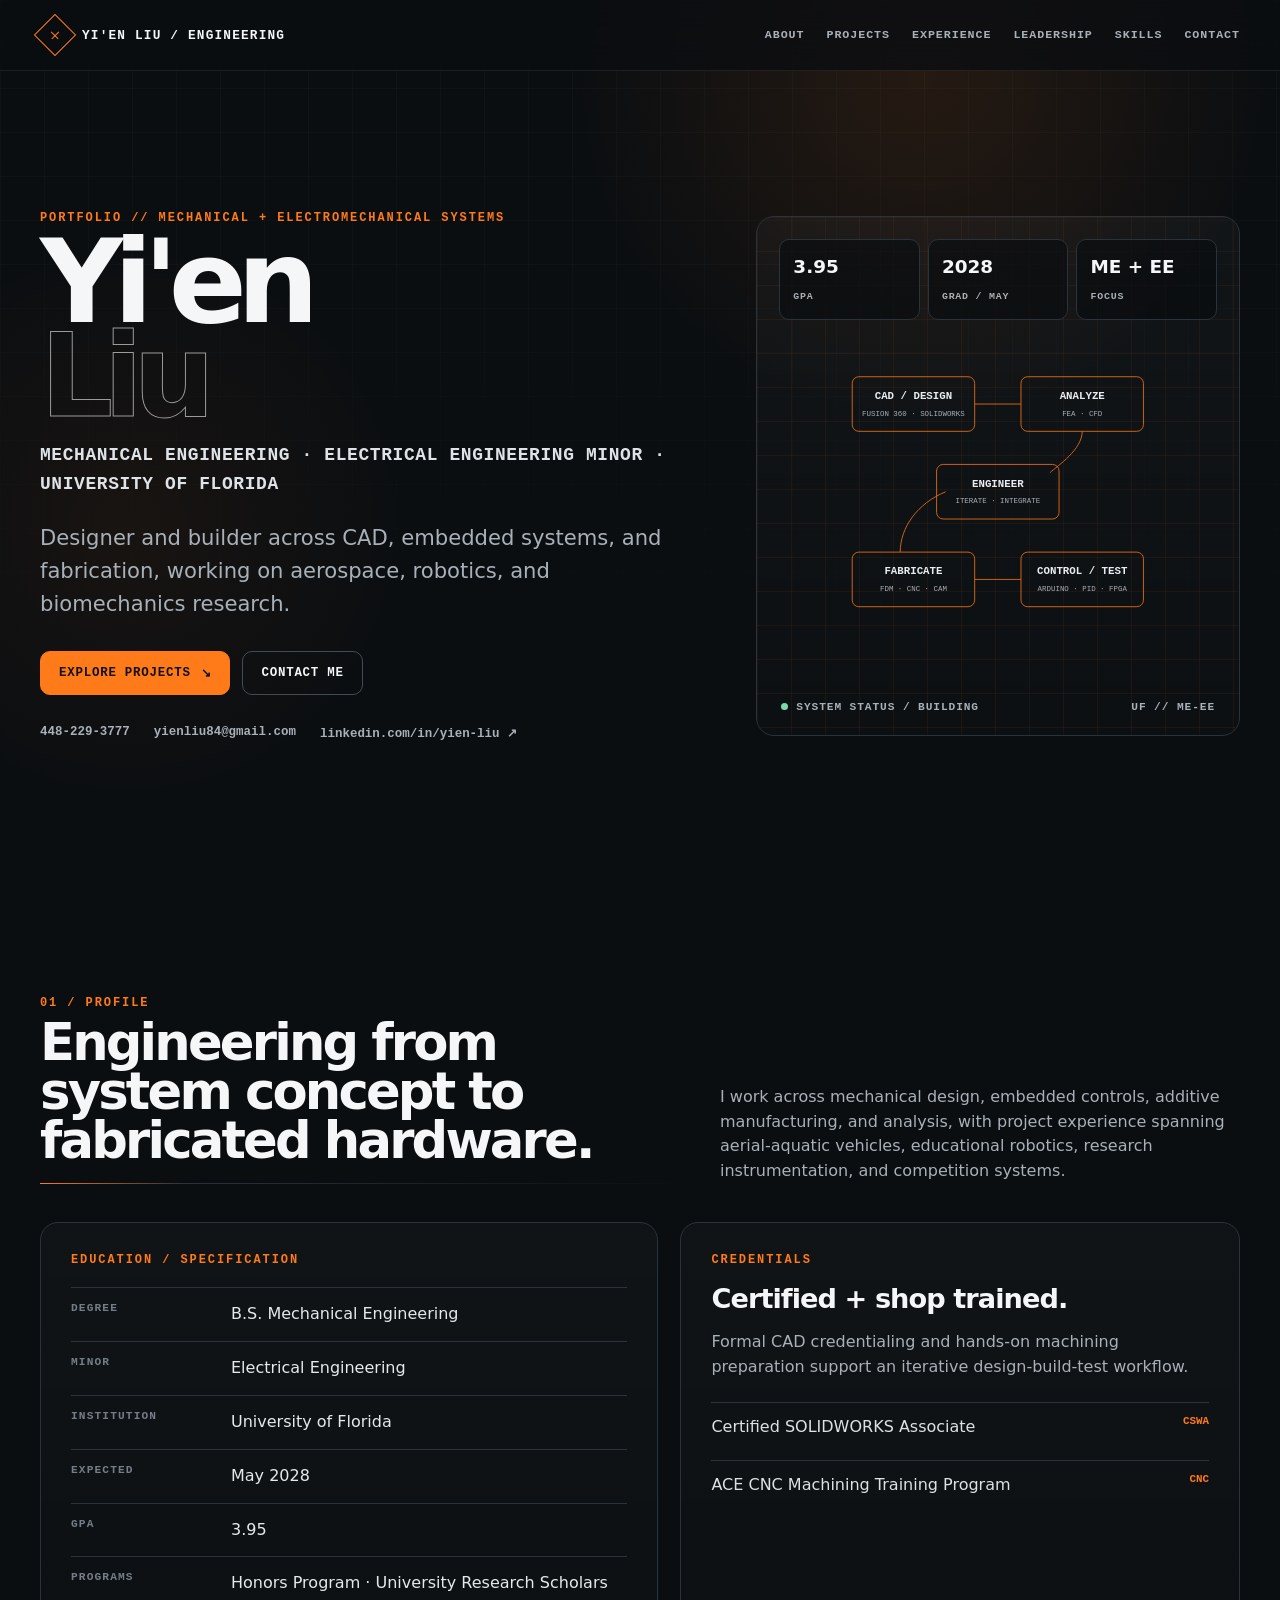
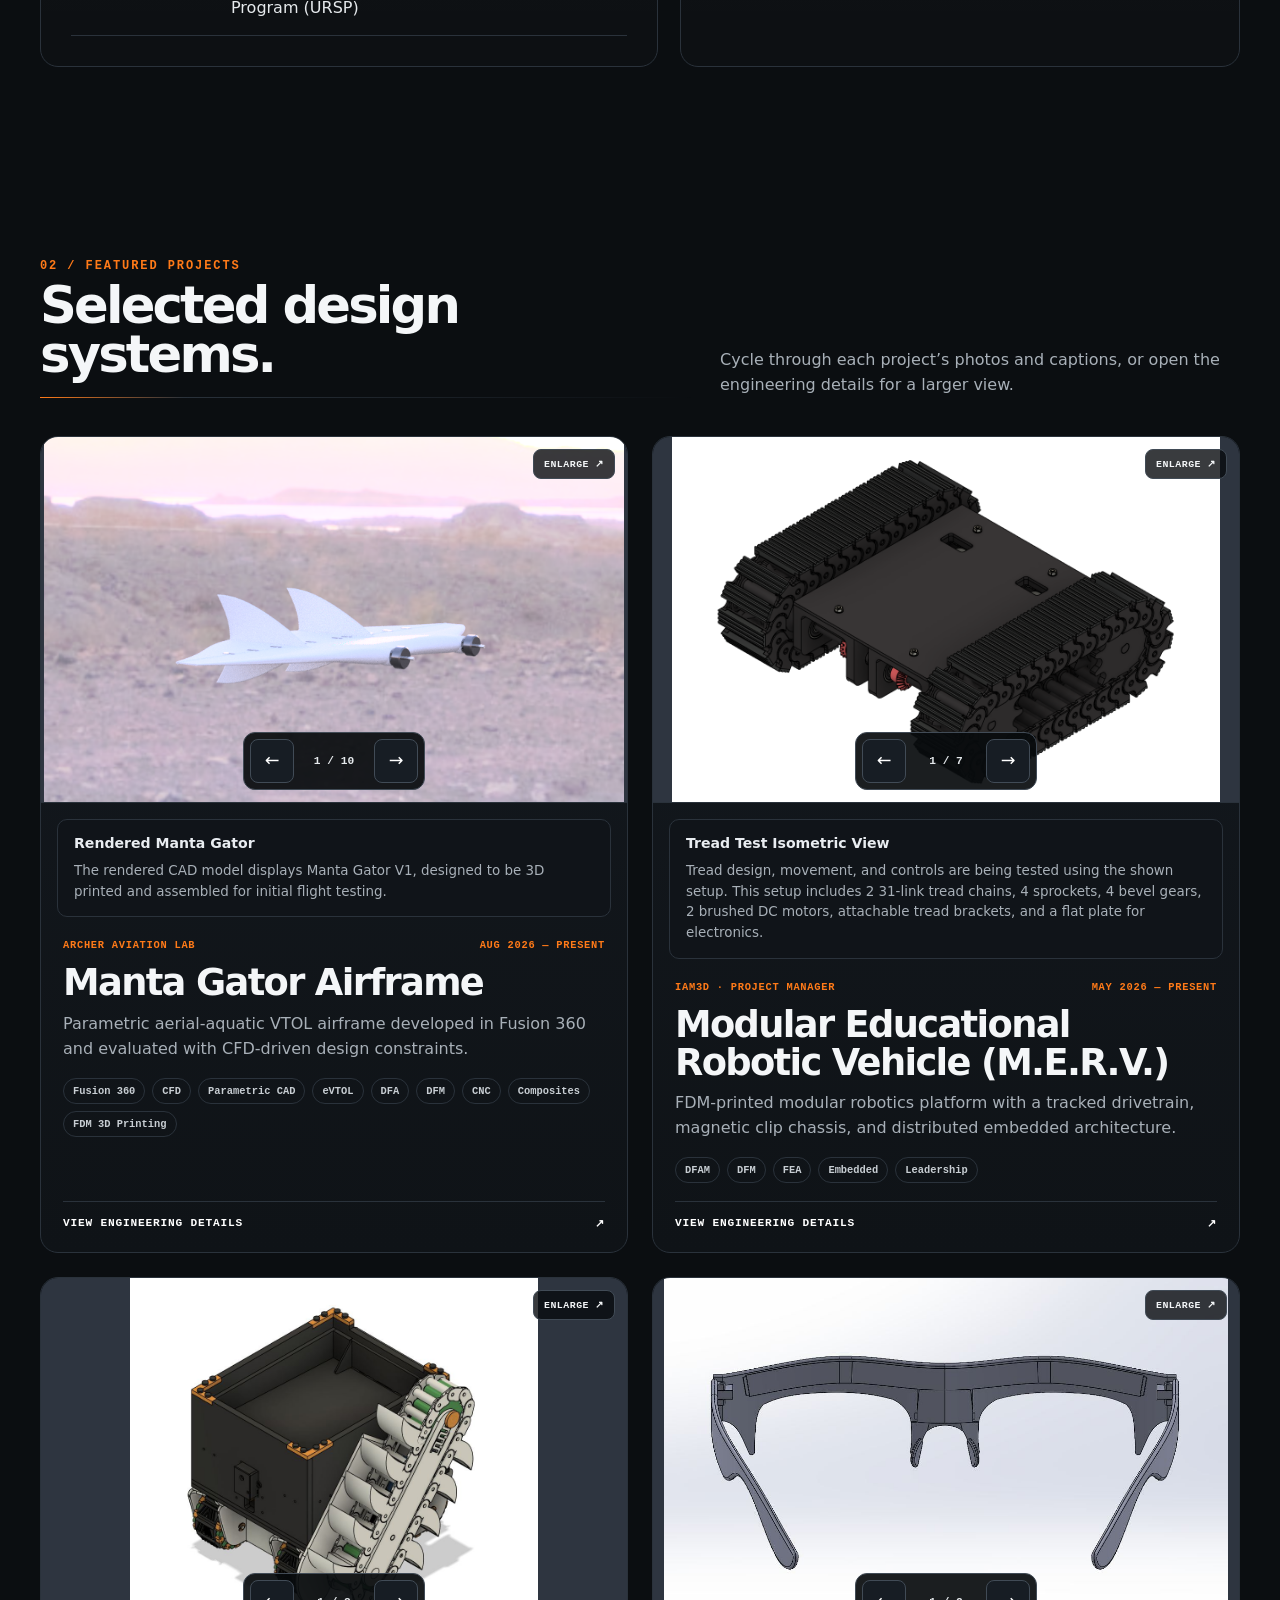
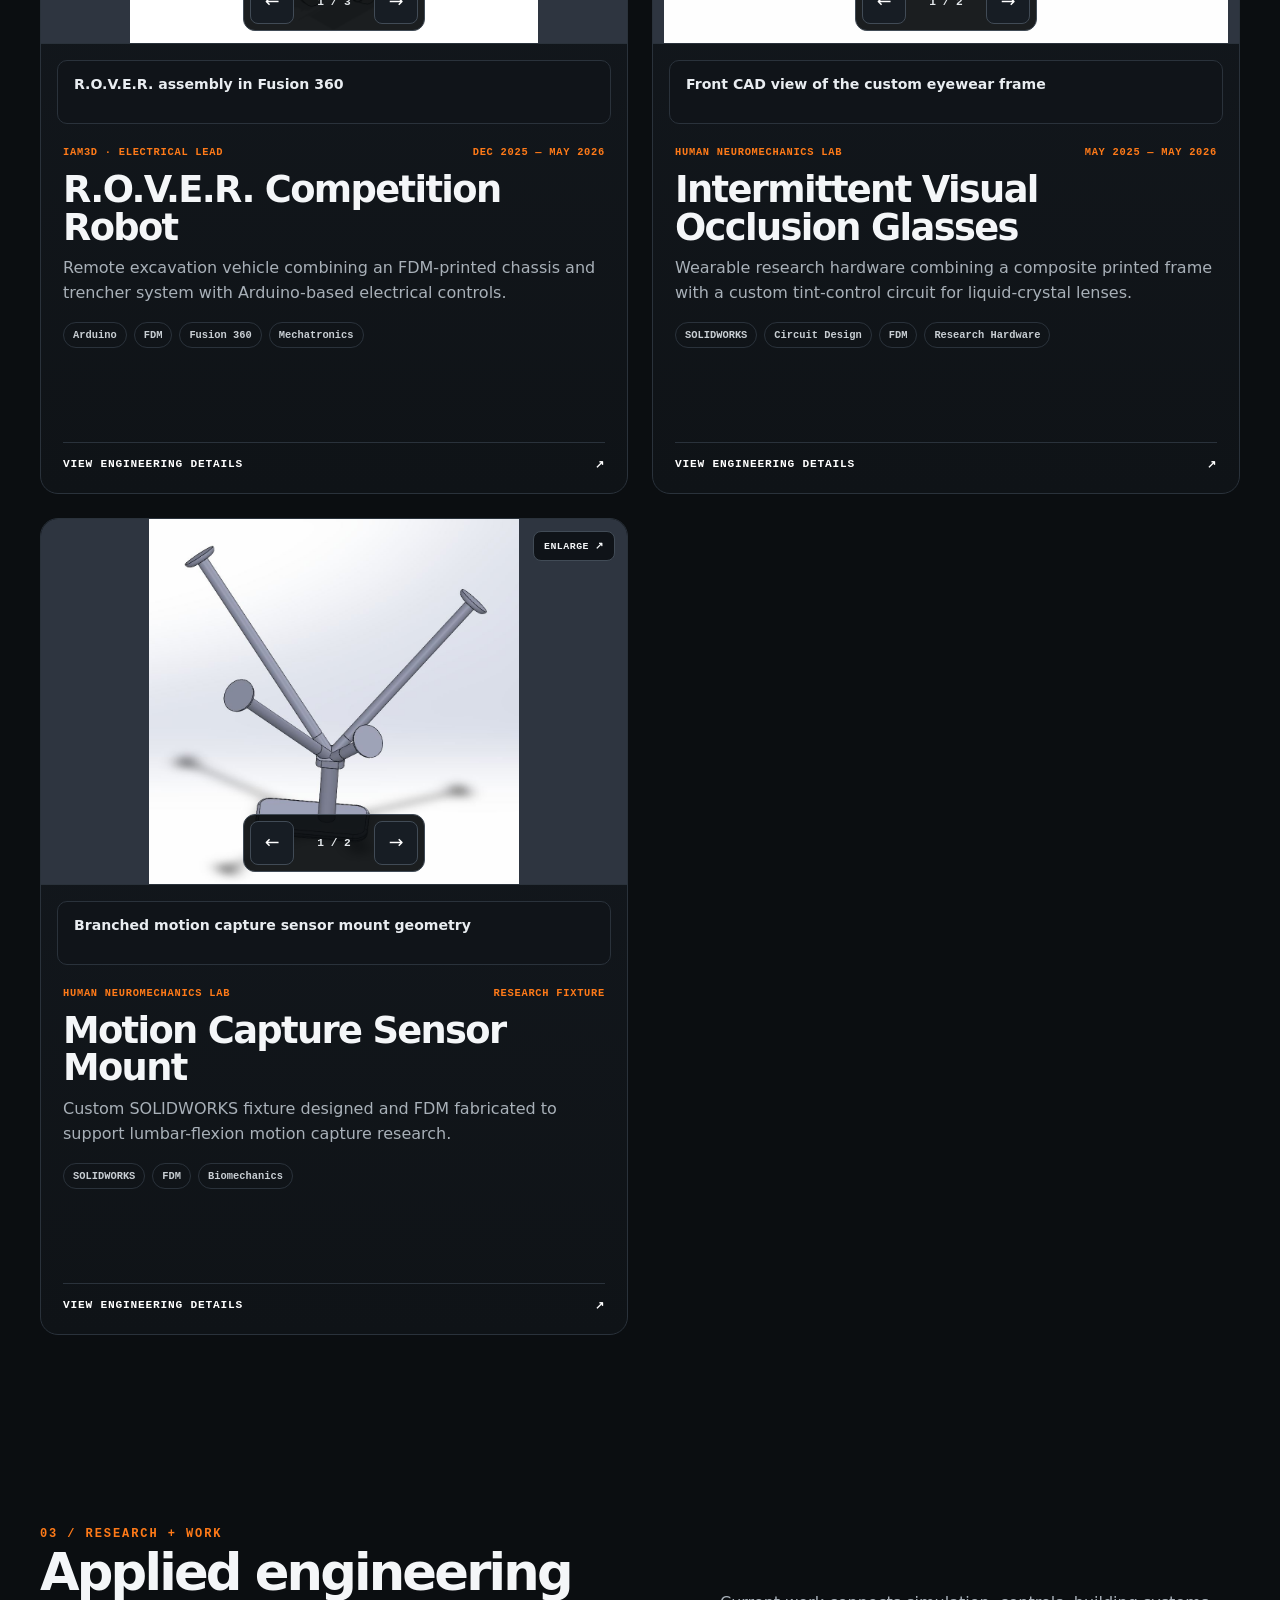
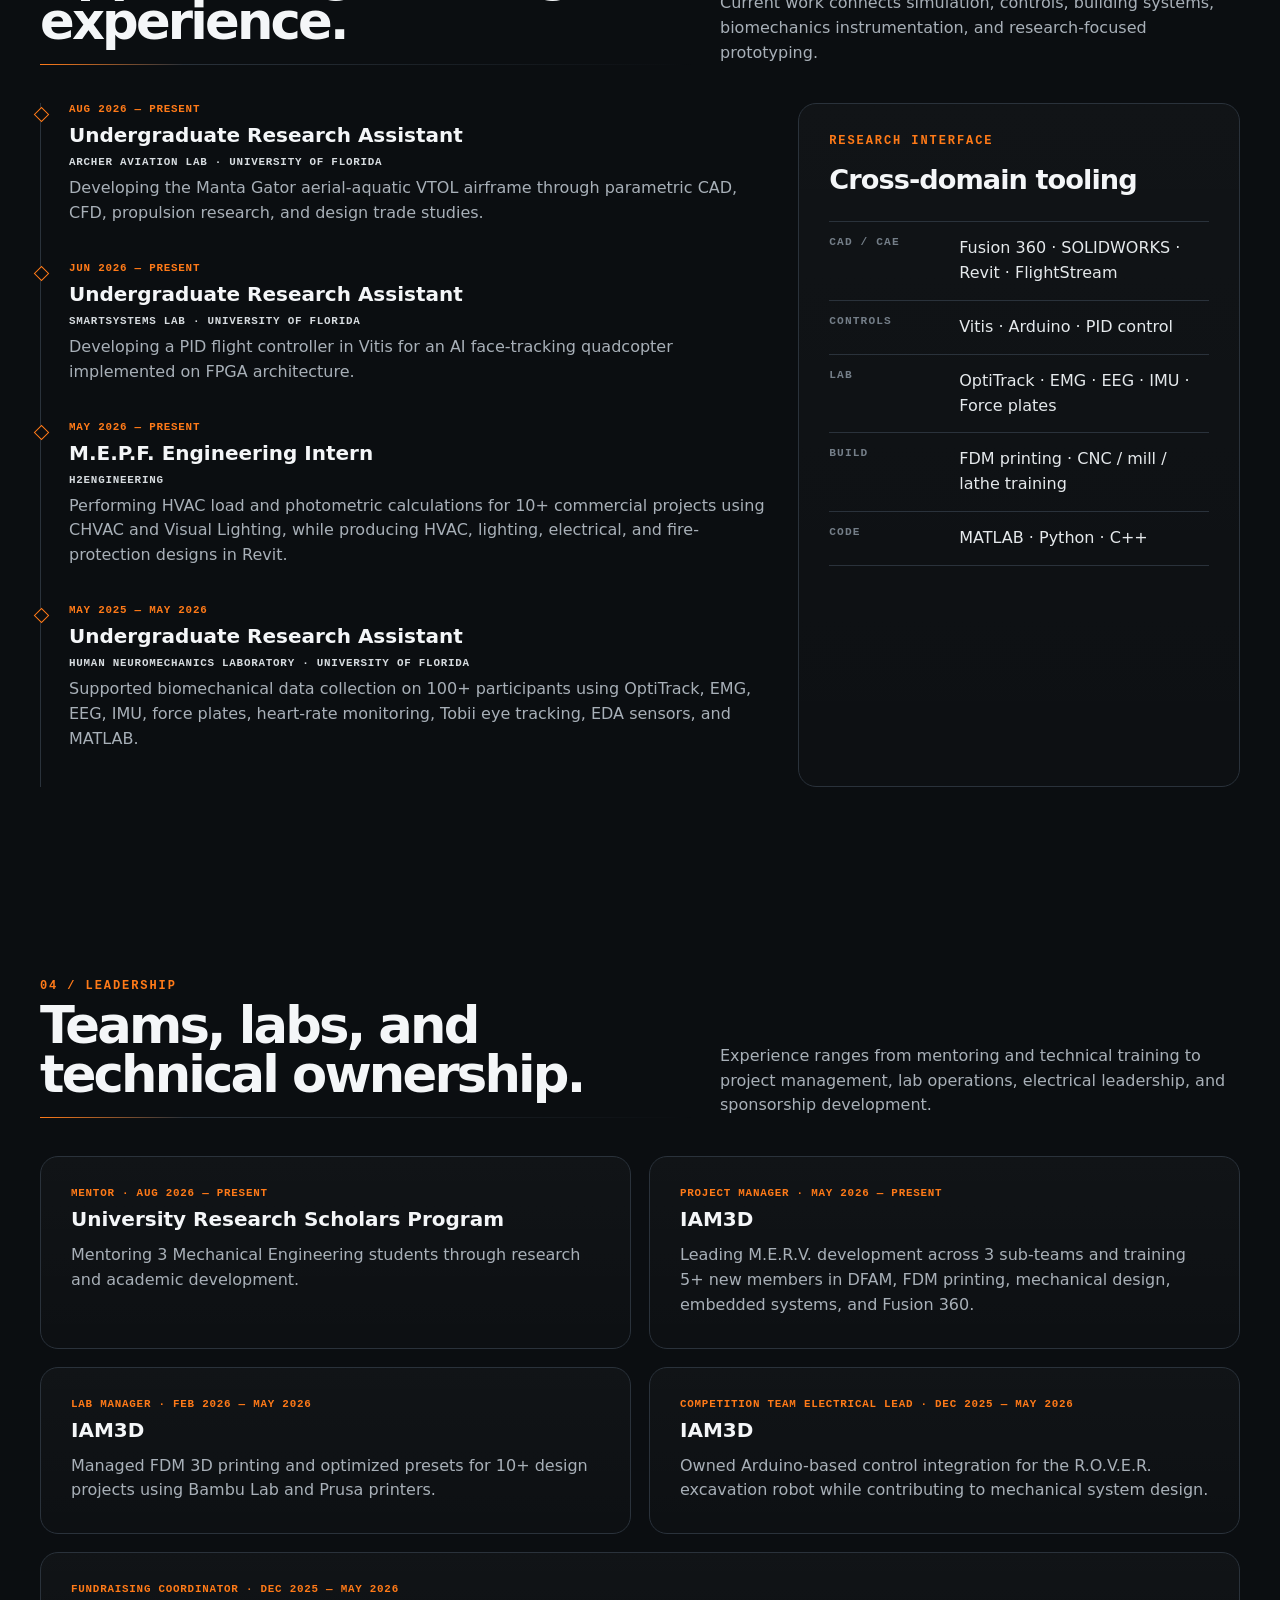
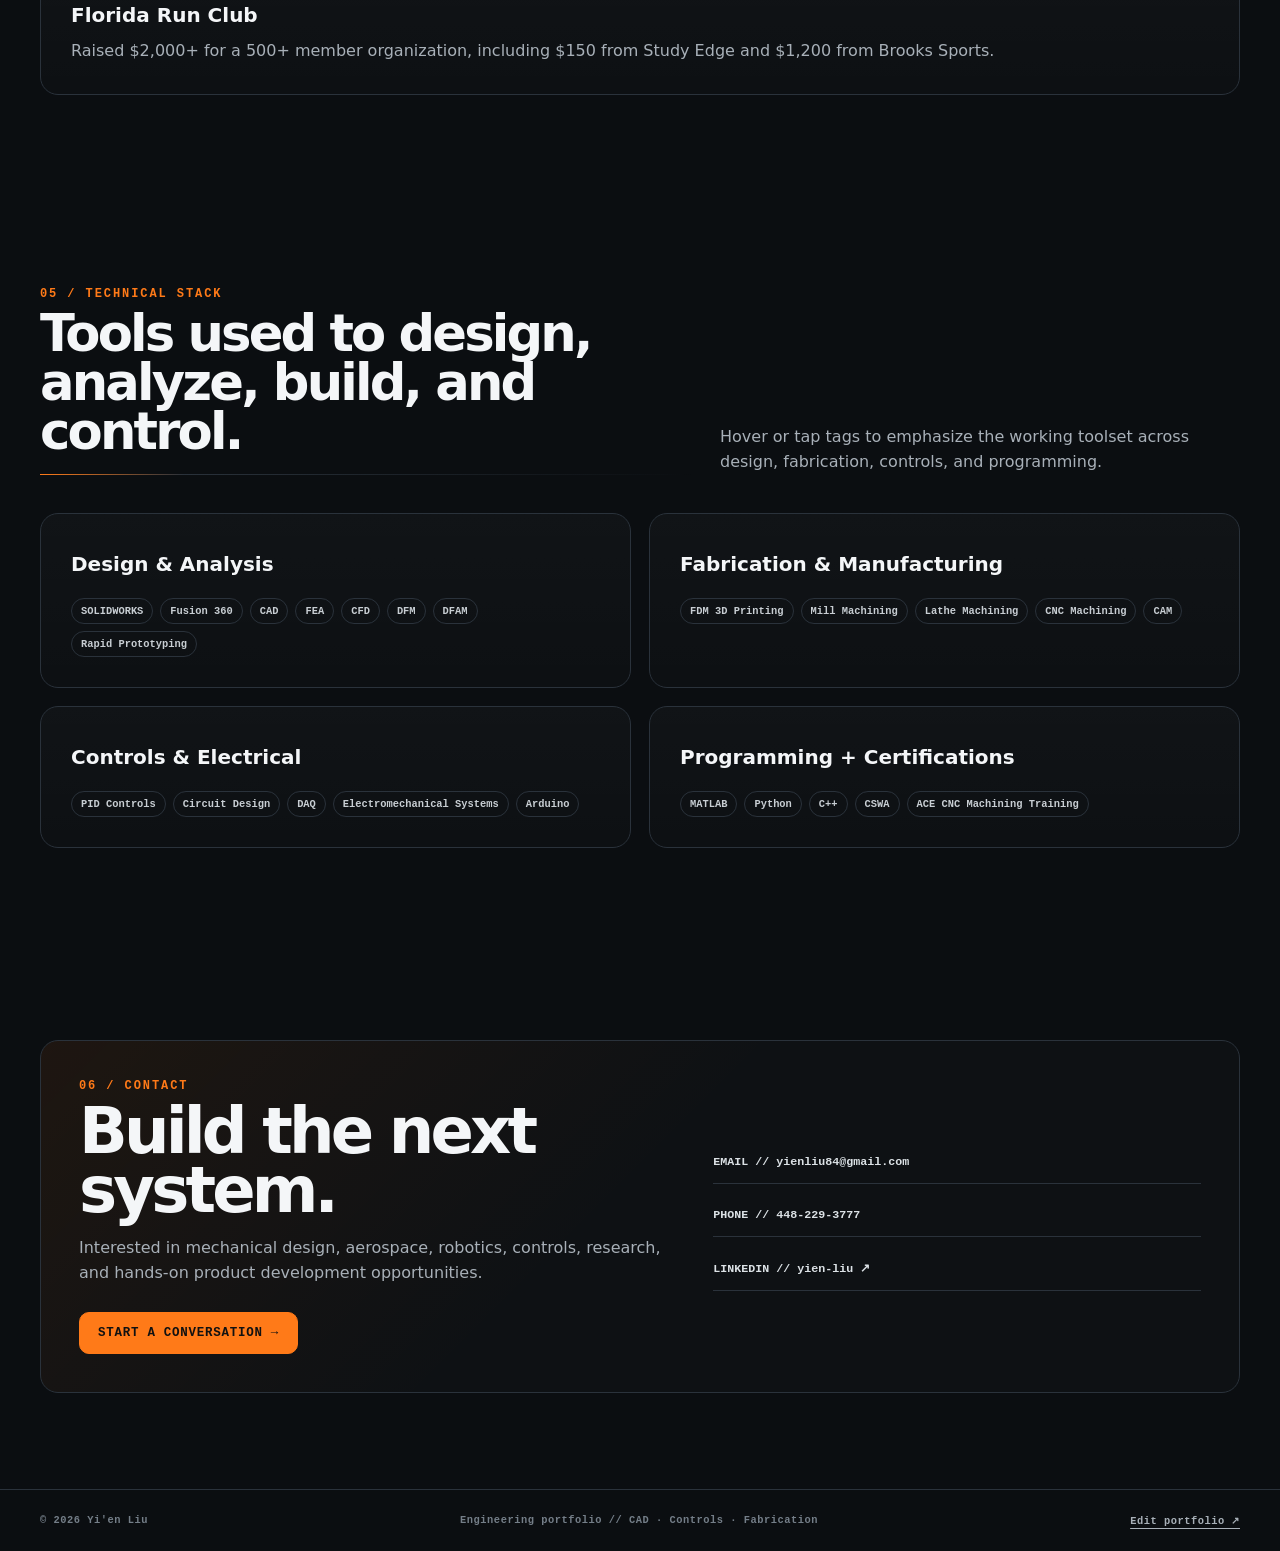
==== commit 988bf8a5: "Add optional project specifications as a separate bullet list" ====
--- a/index.html
+++ b/index.html
@@ -15,12 +15,12 @@
 .project-media{position:relative;aspect-ratio:16/10;background:radial-gradient(circle at 50% 38%,rgba(255,122,24,.08),transparent 45%),#0d1115;border-bottom:1px solid var(--line);overflow:hidden}.project-meta{display:flex;justify-content:space-between;gap:16px;color:var(--accent);font:700 .65rem var(--mono);letter-spacing:.07em;text-transform:uppercase}.project h3{font-size:clamp(1.55rem,3vw,2.3rem);line-height:1.02;letter-spacing:-.045em;margin:13px 0 10px}.project p{color:var(--muted);margin:0 0 16px}.tags,.skill-cloud,.modal-tags{display:flex;flex-wrap:wrap;gap:7px}.tag,.skill{border:1px solid var(--line);border-radius:999px;padding:6px 9px;font:600 .65rem var(--mono);color:#c8ced3}.detail-button{margin-top:18px;border:0;border-top:1px solid var(--line);width:100%;padding:15px 0 0;background:transparent;color:#fff;text-align:left;font:700 .7rem var(--mono);letter-spacing:.07em;text-transform:uppercase;cursor:pointer;display:flex;justify-content:space-between}.detail-button:hover{color:var(--accent)}
 .experience-grid{display:grid;grid-template-columns:1.25fr .75fr;gap:22px}.timeline{border-left:1px solid var(--line);padding-left:28px}.timeline-item{position:relative;padding:0 0 36px}.timeline-item::before{content:"";position:absolute;width:9px;height:9px;background:var(--bg);border:1px solid var(--accent);left:-33px;top:6px;transform:rotate(45deg)}.timeline-item h3,.lead-card h3,.skill-group h3{font-size:1.25rem;margin:5px 0}.time,.role,.org{font:700 .68rem var(--mono);letter-spacing:.07em;text-transform:uppercase}.time,.role{color:var(--accent)}.org{color:#d7dce0}.timeline-item p,.lead-card p{color:var(--muted);margin:8px 0 0}.lead-stack{display:grid;grid-template-columns:repeat(2,minmax(0,1fr));gap:18px}.lead-card:last-child{grid-column:1/-1}.skills-grid{display:grid;grid-template-columns:repeat(2,minmax(0,1fr));gap:18px}.skill-group h3{margin-bottom:18px}.skill{transition:.2s ease}.skill:hover{border-color:var(--accent);color:var(--accent);transform:translateY(-1px)}
 .contact-panel{position:relative;overflow:hidden;border:1px solid var(--line);border-radius:var(--radius);padding:38px;display:grid;grid-template-columns:1.1fr .9fr;gap:38px;background:linear-gradient(135deg,rgba(255,122,24,.08),rgba(255,255,255,.015) 48%)}.contact-panel h2{font-size:clamp(2.2rem,5vw,4.2rem);line-height:.92;letter-spacing:-.06em;margin:.55rem 0}.contact-panel p{color:var(--muted);max-width:600px}.contact-links{display:grid;align-content:center;gap:10px}.contact-links a{padding:14px 0;border-bottom:1px solid var(--line);font:700 .73rem var(--mono);color:#dce2e6}.contact-links a:hover{color:var(--accent)}footer{border-top:1px solid var(--line);padding:24px 0;color:var(--muted2);font:600 .65rem var(--mono);letter-spacing:.05em}.footer-row{display:flex;justify-content:space-between;gap:20px;flex-wrap:wrap}
-#projectDialog{width:min(1080px,calc(100% - 26px));max-height:calc(100% - 26px);padding:0;border:1px solid var(--line);border-radius:18px;background:#0e1216;color:var(--text);box-shadow:0 30px 100px rgba(0,0,0,.7)}#projectDialog::backdrop{background:rgba(3,5,7,.78);backdrop-filter:blur(6px)}.modal-head{position:sticky;top:0;z-index:10;display:flex;align-items:center;justify-content:space-between;gap:18px;padding:17px 20px;background:rgba(14,18,22,.94);backdrop-filter:blur(12px);border-bottom:1px solid var(--line)}.modal-head .title{font-weight:800}.modal-head .small{font:700 .65rem var(--mono);letter-spacing:.08em;color:var(--accent);text-transform:uppercase}.close{width:40px;height:40px;border-radius:10px;border:1px solid var(--line);background:transparent;color:#fff;font-size:1.2rem;cursor:pointer}.close:hover{border-color:var(--accent);color:var(--accent)}.modal-content{display:grid;grid-template-columns:1.08fr .92fr;min-height:560px}.modal-gallery{padding:18px;border-right:1px solid var(--line);background:#0b0f13}.modal-copy{padding:28px}.modal-copy h2{font-size:clamp(1.9rem,4vw,3.2rem);line-height:.98;letter-spacing:-.05em;margin:.5rem 0 12px}.modal-copy .intro{color:var(--muted);font-size:1.02rem}.detail-list{margin:22px 0 0;padding:0;list-style:none;display:grid;gap:12px}.detail-list li{position:relative;padding-left:20px;color:#d9dee3}.detail-list li::before{content:"";position:absolute;left:0;top:.68em;width:7px;height:7px;border:1px solid var(--accent);transform:rotate(45deg)}.modal-tags{margin-top:24px}
+#projectDialog{width:min(1080px,calc(100% - 26px));max-height:calc(100% - 26px);padding:0;border:1px solid var(--line);border-radius:18px;background:#0e1216;color:var(--text);box-shadow:0 30px 100px rgba(0,0,0,.7)}#projectDialog::backdrop{background:rgba(3,5,7,.78);backdrop-filter:blur(6px)}.modal-head{position:sticky;top:0;z-index:10;display:flex;align-items:center;justify-content:space-between;gap:18px;padding:17px 20px;background:rgba(14,18,22,.94);backdrop-filter:blur(12px);border-bottom:1px solid var(--line)}.modal-head .title{font-weight:800}.modal-head .small{font:700 .65rem var(--mono);letter-spacing:.08em;color:var(--accent);text-transform:uppercase}.close{width:40px;height:40px;border-radius:10px;border:1px solid var(--line);background:transparent;color:#fff;font-size:1.2rem;cursor:pointer}.close:hover{border-color:var(--accent);color:var(--accent)}.modal-content{display:grid;grid-template-columns:minmax(0,1.08fr) minmax(0,.92fr)}.modal-gallery{padding:18px;border-right:1px solid var(--line);background:#0b0f13}.modal-copy{padding:28px}.modal-copy h2{font-size:clamp(1.9rem,4vw,3.2rem);line-height:.98;letter-spacing:-.05em;margin:.5rem 0 12px}.modal-copy .intro{color:var(--muted);font-size:1.02rem}.detail-list{margin:22px 0 0;padding:0;list-style:none;display:grid;gap:12px}.detail-list li{position:relative;padding-left:20px;color:#d9dee3}.detail-list li::before{content:"";position:absolute;left:0;top:.68em;width:7px;height:7px;border:1px solid var(--accent);transform:rotate(45deg)}.modal-tags{margin-top:24px}
 .reveal{opacity:0;transform:translateY(26px);transition:opacity .7s ease,transform .7s cubic-bezier(.2,.7,.2,1)}.reveal.visible{opacity:1;transform:none}@media(prefers-reduced-motion:reduce){*,*::before,*::after{scroll-behavior:auto!important;animation:none!important;transition:none!important}.reveal{opacity:1;transform:none}}
-@media(max-width:980px){.hero-grid{grid-template-columns:1fr}.hero{min-height:auto;padding-top:130px}.hero-visual{min-height:430px}.about-grid,.experience-grid{grid-template-columns:1fr}.contact-panel{grid-template-columns:1fr}.modal-content{grid-template-columns:1fr}.modal-gallery{border-right:0;border-bottom:1px solid var(--line)}}
-@media(max-width:760px){.shell{width:min(var(--max),calc(100% - 24px))}.section{padding:74px 0}.section-head{display:block}.section-head p{margin-top:14px}.nav-links{position:fixed;top:70px;left:12px;right:12px;background:#11161b;border:1px solid var(--line);border-radius:14px;padding:8px;display:none;box-shadow:0 18px 60px rgba(0,0,0,.45)}.nav-links.open{display:grid}.nav-links a{padding:12px 13px;border-radius:8px}.nav-links a::after{display:none}.menu{display:block}.hero-grid{gap:32px}.hero h1{font-size:clamp(3.5rem,18vw,6rem)}.hero-visual{min-height:360px}.hero-metrics{grid-template-columns:1fr 1fr}.hero-metrics .metric:last-child{display:none}.project-media{aspect-ratio:4/3}.skills-grid,.lead-stack{grid-template-columns:1fr}.lead-card:last-child{grid-column:auto}.spec-table{grid-template-columns:1fr}.spec-key{border-bottom:0!important;padding-bottom:2px!important}.spec-val{padding-top:0!important}.contact-panel{padding:26px}.modal-copy{padding:22px}.modal-gallery{padding:12px}.project-meta{display:grid;gap:4px}}
+@media(max-width:980px){.hero-grid{grid-template-columns:1fr}.hero{min-height:auto;padding-top:130px}.hero-visual{min-height:430px}.about-grid,.experience-grid{grid-template-columns:1fr}.contact-panel{grid-template-columns:1fr}}
+@media(max-width:760px){.shell{width:min(var(--max),calc(100% - 24px))}.section{padding:74px 0}.section-head{display:block}.section-head p{margin-top:14px}.nav-links{position:fixed;top:70px;left:12px;right:12px;background:#11161b;border:1px solid var(--line);border-radius:14px;padding:8px;display:none;box-shadow:0 18px 60px rgba(0,0,0,.45)}.nav-links.open{display:grid}.nav-links a{padding:12px 13px;border-radius:8px}.nav-links a::after{display:none}.menu{display:block}.hero-grid{gap:32px}.hero h1{font-size:clamp(3.5rem,18vw,6rem)}.hero-visual{min-height:360px}.hero-metrics{grid-template-columns:1fr 1fr}.hero-metrics .metric:last-child{display:none}.project-media{aspect-ratio:4/3}.skills-grid,.lead-stack{grid-template-columns:1fr}.lead-card:last-child{grid-column:auto}.spec-table{grid-template-columns:1fr}.spec-key{border-bottom:0!important;padding-bottom:2px!important}.spec-val{padding-top:0!important}.contact-panel{padding:26px}.modal-content{grid-template-columns:minmax(0,1fr)}.modal-copy{padding:22px}.modal-gallery{padding:12px;border-right:0;border-bottom:1px solid var(--line)}.project-meta{display:grid;gap:4px}}
 </style>
-<link rel="stylesheet" href="gallery.css?v=5">
+<link rel="stylesheet" href="gallery.css?v=8">
 </head>
 <body>
 <a class="skip" href="#main">Skip to content</a>
@@ -35,7 +35,7 @@
 <section class="section" id="contact"><div class="shell"><div class="contact-panel reveal"><div><div class="eyebrow" id="contactEyebrow"></div><h2 id="contactTitle"></h2><p id="contactIntro"></p><a class="btn primary" id="contactButton" style="margin-top:10px"></a></div><div class="contact-links"><a id="contactEmail"></a><a id="contactPhone"></a><a id="contactLinkedin" target="_blank" rel="noreferrer"></a></div></div></div></section>
 </main>
 <footer><div class="shell footer-row"><span>© <span id="year"></span> Yi'en Liu</span><span id="footerCopy"></span><a class="editor-link" href="edit.html">Edit portfolio ↗</a></div></footer>
-<dialog id="projectDialog" aria-labelledby="modalTitle"><div class="modal-head"><div><div class="small" id="modalMeta"></div><div class="title" id="modalShort"></div></div><button class="close" id="closeDialog" aria-label="Close project details">×</button></div><div class="modal-content"><div class="modal-gallery"><figure class="modal-figure"><div class="modal-photo-stage"><img id="modalMainImage" alt=""></div><div class="modal-photo-nav"><button type="button" data-modal-step="-1" aria-label="Previous photo">←</button><span id="modalPhotoCount" aria-live="polite"></span><button type="button" data-modal-step="1" aria-label="Next photo">→</button></div><figcaption><strong id="modalPhotoTitle"></strong><p id="modalCaption"></p></figcaption></figure><div class="photo-thumbs" id="thumbRow" aria-label="Choose a project photo"></div></div><div class="modal-copy"><div class="eyebrow" id="modalLabel"></div><h2 id="modalTitle"></h2><p class="intro" id="modalIntro"></p><ul class="detail-list" id="modalList"></ul><div class="modal-tags" id="modalTags"></div></div></div></dialog>
-<script src="content.js"></script><script src="content-tools.js?v=5"></script><script src="site.js?v=6"></script>
+<dialog id="projectDialog" aria-labelledby="modalTitle"><div class="modal-head"><div><div class="small" id="modalMeta"></div><div class="title" id="modalShort"></div></div><button class="close" id="closeDialog" aria-label="Close project details">×</button></div><div class="modal-content"><div class="modal-gallery"><figure class="modal-figure"><div class="modal-photo-stage"><img id="modalMainImage" alt=""><video id="modalMainVideo" controls playsinline preload="metadata" hidden></video></div><div class="modal-photo-nav"><button type="button" data-modal-step="-1" aria-label="Previous media">←</button><span id="modalPhotoCount" aria-live="polite"></span><button type="button" data-modal-step="1" aria-label="Next media">→</button></div><figcaption><strong id="modalPhotoTitle"></strong><p id="modalCaption"></p></figcaption></figure><div class="photo-thumbs" id="thumbRow" aria-label="Choose a project photo or video"></div></div><div class="modal-copy"><div class="eyebrow" id="modalLabel"></div><h2 id="modalTitle"></h2><p class="intro" id="modalIntro"></p><ul class="detail-list" id="modalList"></ul><section id="modalSpecifications" class="project-specifications" aria-labelledby="modalSpecificationsTitle" hidden><h3 id="modalSpecificationsTitle">Specifications</h3><ul class="detail-list" id="modalSpecificationsList"></ul></section><div class="modal-tags" id="modalTags"></div></div></div></dialog>
+<script src="content.js"></script><script src="content-tools.js?v=7"></script><script src="site.js?v=8"></script>
 </body>
 </html>
--- a/gallery.css
+++ b/gallery.css
@@ -1,4 +1,4 @@
-.photo-open{position:absolute;inset:0;width:100%;height:100%;border:0;padding:0;background:#2e3540;cursor:zoom-in;color:var(--text)}.project-photo{width:100%;height:100%;object-fit:contain}.enlarge-hint{position:absolute;top:12px;right:12px;background:rgba(8,11,14,.8);border:1px solid var(--line2);border-radius:8px;padding:8px 10px;font:600 .62rem var(--mono);letter-spacing:.05em;text-transform:uppercase}.photo-nav{position:absolute;left:50%;bottom:12px;transform:translateX(-50%);display:flex;align-items:center;gap:14px;padding:6px;border:1px solid var(--line2);border-radius:12px;background:rgba(8,11,14,.92)}.photo-nav button,.modal-photo-nav button{width:44px;height:44px;border:1px solid var(--line2);border-radius:8px;background:#171d24;color:#fff;font-size:1.1rem;cursor:pointer}.photo-nav span,.modal-photo-nav span{min-width:52px;text-align:center;font:700 .7rem var(--mono);color:#e5e9ec}.photo-description{margin:16px 16px 0;padding:14px 16px;border:1px solid var(--line);border-radius:10px;background:var(--bg2);min-height:64px;overflow-wrap:anywhere}.photo-description strong{display:block;font-size:.88rem;line-height:1.4;color:#e9edf1}.photo-description p{margin:7px 0 0;color:var(--muted);font-size:.84rem;white-space:pre-wrap}.photo-description [hidden],#modalCaption[hidden]{display:none}.photo-nav button:hover,.modal-photo-nav button:hover{border-color:var(--accent);color:var(--accent)}.photo-open:focus-visible,.photo-thumb:focus-visible,button:focus-visible,a:focus-visible{outline:2px solid var(--accent);outline-offset:3px}.photo-open:focus-visible{outline-offset:-4px}.modal-figure{margin:0}.modal-photo-stage{height:420px;display:grid;place-items:center;background:#2e3540;border:1px solid var(--line);border-radius:12px;overflow:hidden}.modal-photo-stage img{width:100%;height:100%;object-fit:contain;min-height:0}.modal-photo-nav{display:flex;align-items:center;justify-content:space-between;gap:12px;margin-top:12px}.modal-figure figcaption{margin:12px 0 16px;padding:16px;border:1px solid var(--line);border-radius:10px;overflow-wrap:anywhere}.modal-figure strong{display:block;color:#e9edf1;font-size:.95rem}.modal-figure p{color:var(--muted);white-space:pre-wrap;font-size:.9rem;margin:8px 0 0}.photo-thumbs{display:flex;gap:8px;overflow-x:auto;padding:4px 2px 12px}.photo-thumb{flex:0 0 80px;width:80px;height:70px;border:1px solid var(--line);border-radius:8px;padding:0;position:relative;background:#2e3540;cursor:pointer;overflow:hidden}.photo-thumb img{width:100%;height:100%;object-fit:contain}.photo-thumb span{position:absolute;right:3px;bottom:3px;border-radius:4px;background:#0b0f13;color:#fff;padding:2px 5px;font:700 .6rem var(--mono)}.photo-thumb.active{border:2px solid var(--accent)}.editor-link{color:var(--muted);text-decoration:underline;text-underline-offset:4px}.editor-link:hover{color:var(--accent)}.preview-banner{position:fixed;bottom:12px;left:50%;transform:translateX(-50%);z-index:1200;background:#ff7a18;color:#111;border-radius:8px;padding:10px 16px;font:700 .68rem var(--mono);text-align:center;max-width:calc(100% - 24px);box-shadow:0 6px 24px #0008}.modal-copy .intro,.project-body>p{white-space:pre-wrap}.detail-list li{white-space:pre-wrap;overflow-wrap:anywhere}.photo-description strong,.modal-figure strong{white-space:pre-wrap}@media(max-width:760px){.modal-photo-stage{height:300px}.photo-description{margin:12px 12px 0;padding:13px}.photo-description strong{font-size:.85rem}}@media(prefers-reduced-motion:reduce){.photo-open,.photo-thumb{transition:none}}
+.photo-open{position:absolute;inset:0;width:100%;height:100%;border:0;padding:0;background:#2e3540;cursor:zoom-in;color:var(--text)}.project-photo{width:100%;height:100%;object-fit:contain}.enlarge-hint{position:absolute;top:12px;right:12px;background:rgba(8,11,14,.8);border:1px solid var(--line2);border-radius:8px;padding:8px 10px;font:600 .62rem var(--mono);letter-spacing:.05em;text-transform:uppercase}.photo-nav{position:absolute;left:50%;bottom:12px;transform:translateX(-50%);display:flex;align-items:center;gap:14px;padding:6px;border:1px solid var(--line2);border-radius:12px;background:rgba(8,11,14,.92)}.photo-nav button,.modal-photo-nav button{width:44px;height:44px;border:1px solid var(--line2);border-radius:8px;background:#171d24;color:#fff;font-size:1.1rem;cursor:pointer}.photo-nav span,.modal-photo-nav span{min-width:52px;text-align:center;font:700 .7rem var(--mono);color:#e5e9ec}.photo-description{margin:16px 16px 0;padding:14px 16px;border:1px solid var(--line);border-radius:10px;background:var(--bg2);min-height:64px;overflow-wrap:anywhere}.photo-description strong{display:block;font-size:.88rem;line-height:1.4;color:#e9edf1}.photo-description p{margin:7px 0 0;color:var(--muted);font-size:.84rem;white-space:pre-wrap}.photo-description [hidden],#modalCaption[hidden]{display:none}.photo-nav button:hover,.modal-photo-nav button:hover{border-color:var(--accent);color:var(--accent)}.photo-open:focus-visible,.photo-thumb:focus-visible,button:focus-visible,a:focus-visible{outline:2px solid var(--accent);outline-offset:3px}.photo-open:focus-visible{outline-offset:-4px}.modal-figure{margin:0}.modal-photo-stage{height:clamp(220px,48vh,420px);display:grid;grid-template:minmax(0,1fr) / minmax(0,1fr);place-items:center;background:#2e3540;border:1px solid var(--line);border-radius:12px;overflow:hidden}.modal-photo-stage img{width:100%;height:100%;object-fit:contain;min-height:0}.modal-photo-nav{display:flex;align-items:center;justify-content:space-between;gap:12px;margin-top:12px}.modal-figure figcaption{margin:12px 0 16px;padding:16px;border:1px solid var(--line);border-radius:10px;overflow-wrap:anywhere}.modal-figure strong{display:block;color:#e9edf1;font-size:.95rem}.modal-figure p{color:var(--muted);white-space:pre-wrap;font-size:.9rem;margin:8px 0 0}.photo-thumbs{display:flex;flex-wrap:wrap;gap:8px;padding:4px 2px 12px}.photo-thumb{flex:0 0 80px;width:80px;height:70px;border:1px solid var(--line);border-radius:8px;padding:0;position:relative;background:#2e3540;cursor:pointer;overflow:hidden}.photo-thumb img{width:100%;height:100%;object-fit:contain}.photo-thumb span{position:absolute;right:3px;bottom:3px;border-radius:4px;background:#0b0f13;color:#fff;padding:2px 5px;font:700 .6rem var(--mono)}.photo-thumb.active{border:2px solid var(--accent)}.editor-link{color:var(--muted);text-decoration:underline;text-underline-offset:4px}.editor-link:hover{color:var(--accent)}.preview-banner{position:fixed;bottom:12px;left:50%;transform:translateX(-50%);z-index:1200;background:#ff7a18;color:#111;border-radius:8px;padding:10px 16px;font:700 .68rem var(--mono);text-align:center;max-width:calc(100% - 24px);box-shadow:0 6px 24px #0008}.modal-copy .intro,.project-body>p{white-space:pre-wrap}.detail-list li{white-space:pre-wrap;overflow-wrap:anywhere}.photo-description strong,.modal-figure strong{white-space:pre-wrap}@media(max-width:760px){.modal-photo-stage{height:clamp(180px,42vh,300px)}.photo-description{margin:12px 12px 0;padding:13px}.photo-description strong{font-size:.85rem}}@media(prefers-reduced-motion:reduce){.photo-open,.photo-thumb{transition:none}}
 
 .photo-empty{display:grid;place-items:center;color:var(--muted);font-size:.9rem}.photo-empty p,.photo-empty-message{padding:20px;text-align:center;color:var(--muted)}.modal-photo-stage [hidden]{display:none}.photo-nav button:disabled,.modal-photo-nav button:disabled{opacity:.4;cursor:default}
 
@@ -51,3 +51,13 @@
 @media (max-width:760px) {
   .projects { grid-template-columns:minmax(0,1fr); }
 }
+
+/* Keep long titles, labels and captions within the detail dialog. */
+.modal-head > div,
+.modal-gallery,
+.modal-copy { min-width:0; overflow-wrap:anywhere; }
+.modal-head .close { flex-shrink:0; }
+
+.card-media{position:absolute;inset:0}.project-video{display:block;position:absolute;inset:0 0 68px;width:100%;height:calc(100% - 68px);object-fit:contain;background:#080b0e}.video-details{position:absolute;top:10px;right:10px;border:1px solid var(--line2);border-radius:8px;background:rgba(8,11,14,.9);color:#fff;padding:8px 12px;cursor:pointer;font:600 .875rem var(--mono)}.has-video .photo-nav{bottom:8px}.modal-photo-stage video{width:100%;height:100%;min-height:0;object-fit:contain;background:#080b0e}.photo-thumb .video-thumbnail{position:static;display:grid;place-items:center;width:100%;height:100%;padding:4px;background:transparent;font:600 .75rem var(--mono)}
+
+.project-specifications{margin-top:26px;padding-top:20px;border-top:1px solid var(--line)}.project-specifications[hidden]{display:none}.project-specifications h3{margin:0;font-size:1rem;line-height:1.4;color:var(--text)}.project-specifications .detail-list{margin-top:14px}
